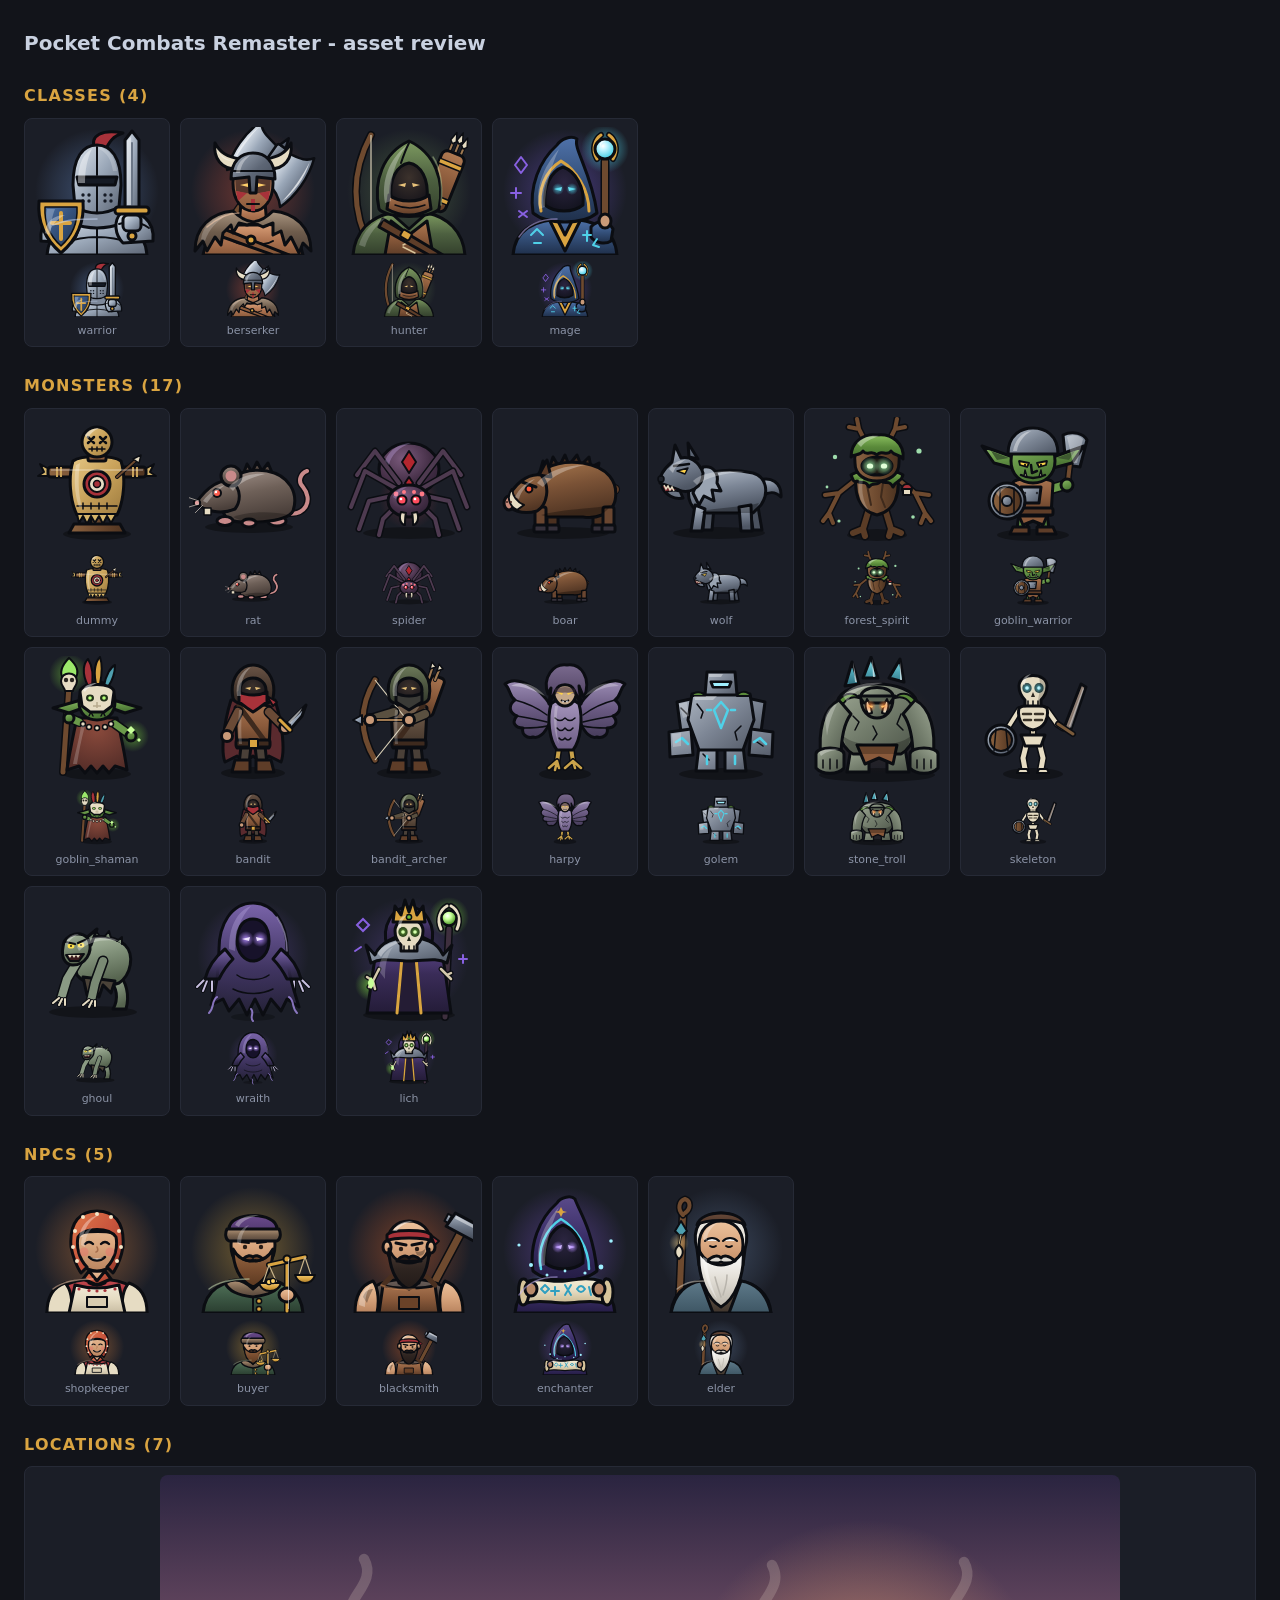
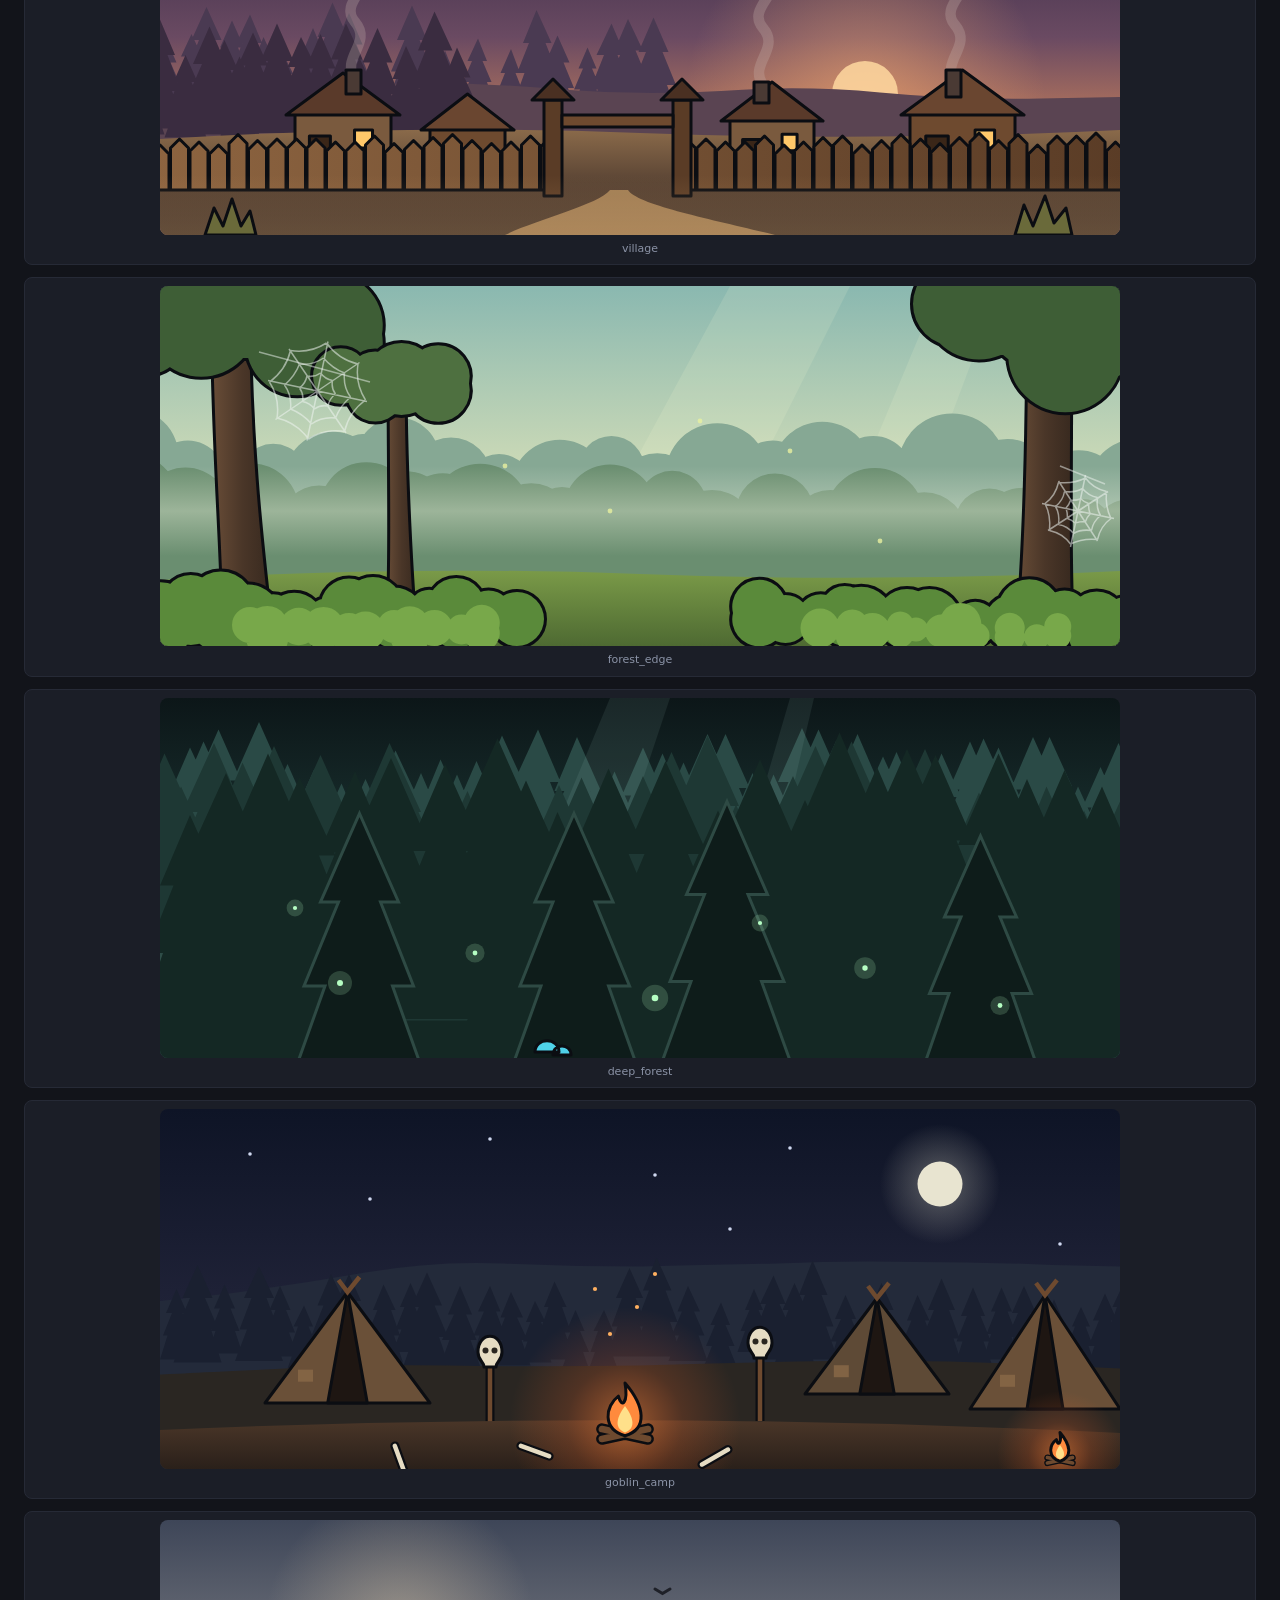
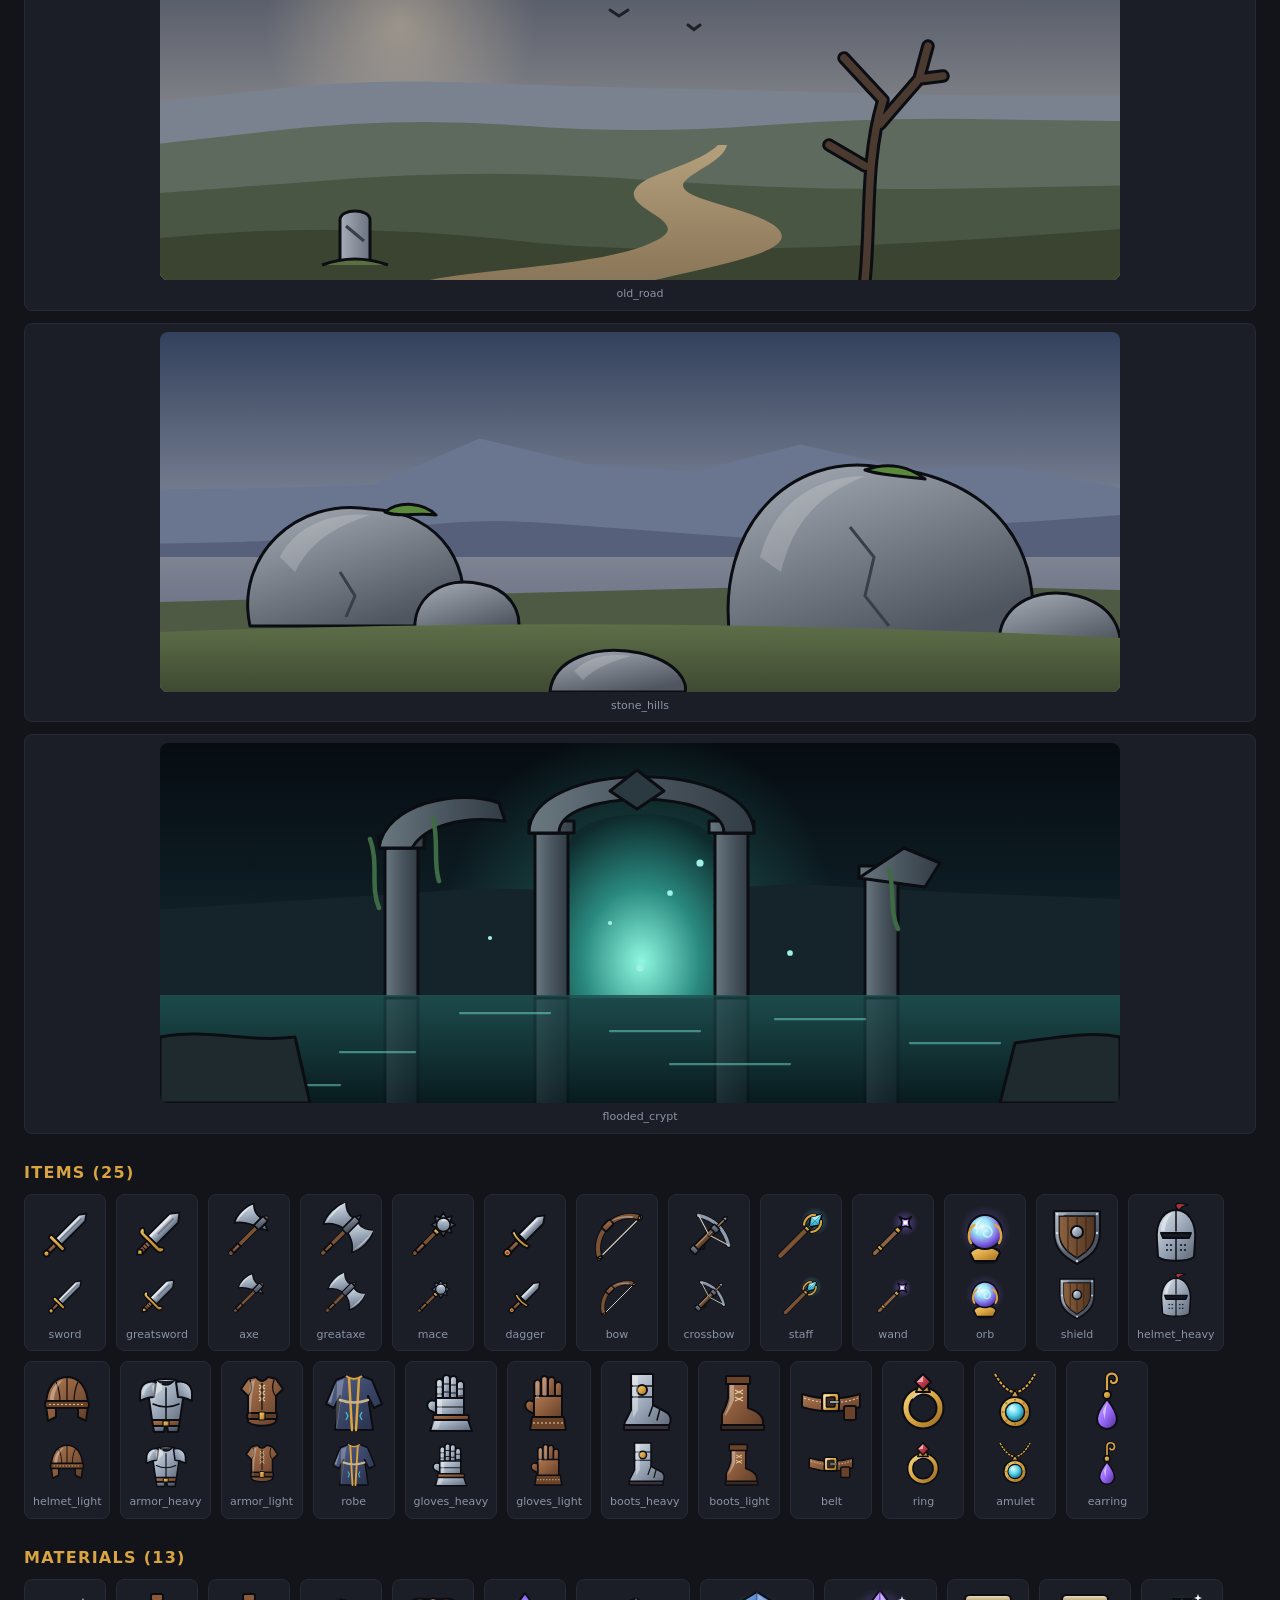
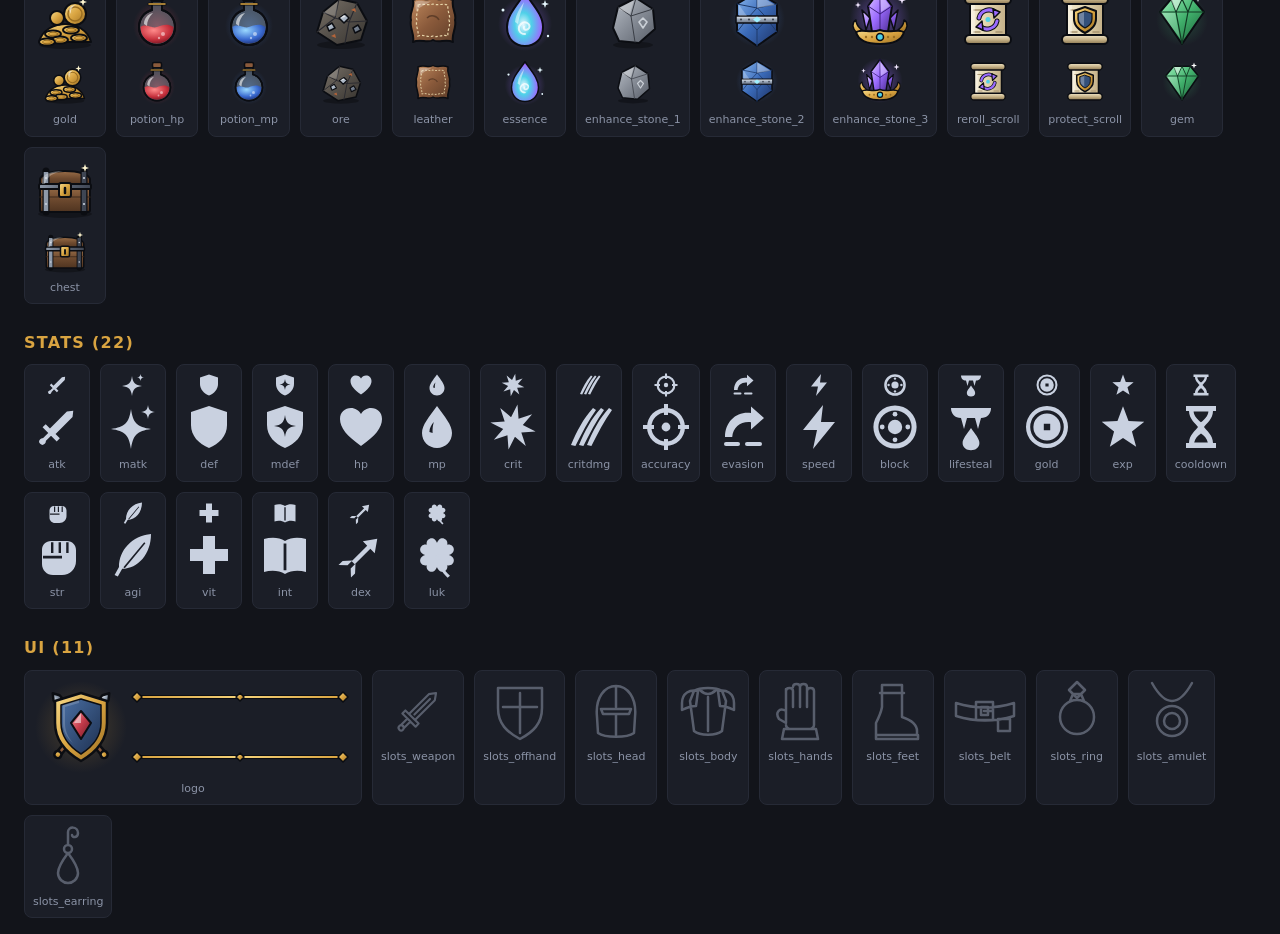
==== web/battle/assets/preview.html @ 2ef9c952 "Гриндилка снаряжения: новая система предметов, бой без тактик, тёмный интерфейс, своя графика - диза" ====
<!doctype html><html lang="ru"><head><meta charset="utf-8"><meta name="viewport" content="width=device-width,initial-scale=1">
<title>Pocket Combats Remaster - assets</title><style>
body{background:#12141a;color:#c9d1e0;font:14px/1.4 system-ui,sans-serif;margin:0;padding:16px 24px}
h1{font-size:20px}h2{font-size:16px;margin:28px 0 10px;color:#d9a441;text-transform:uppercase;letter-spacing:.08em}
.grid{display:flex;flex-wrap:wrap;gap:10px}
.card{background:#1b1e27;border:1px solid #262a36;border-radius:8px;padding:8px;text-align:center;font-size:11px;color:#8b93a6}
.card img,.card .ic{display:block;margin:0 auto 6px}
.big img{width:128px;height:128px}.mid img{width:64px;height:64px}.mid img.s48{width:48px;height:48px}
.ic{width:24px;height:24px;color:#c9d1e0}.ic svg{width:100%;height:100%}
.ic.l{width:48px;height:48px}.slot .ic{width:64px;height:64px;color:#8b93a6}
.wide{display:grid;gap:12px}.wide img{width:100%;max-width:960px;display:block;border-radius:8px}
.logo img{width:320px;height:96px}
</style></head><body><h1>Pocket Combats Remaster - asset review</h1><h2>classes (4)</h2><div class="grid"><div class="card big"><img src="classes/warrior.svg" alt="warrior"><img src="classes/warrior.svg" alt="" style="width:56px;height:56px">warrior</div><div class="card big"><img src="classes/berserker.svg" alt="berserker"><img src="classes/berserker.svg" alt="" style="width:56px;height:56px">berserker</div><div class="card big"><img src="classes/hunter.svg" alt="hunter"><img src="classes/hunter.svg" alt="" style="width:56px;height:56px">hunter</div><div class="card big"><img src="classes/mage.svg" alt="mage"><img src="classes/mage.svg" alt="" style="width:56px;height:56px">mage</div></div><h2>monsters (17)</h2><div class="grid"><div class="card big"><img src="monsters/dummy.svg" alt="dummy"><img src="monsters/dummy.svg" alt="" style="width:56px;height:56px">dummy</div><div class="card big"><img src="monsters/rat.svg" alt="rat"><img src="monsters/rat.svg" alt="" style="width:56px;height:56px">rat</div><div class="card big"><img src="monsters/spider.svg" alt="spider"><img src="monsters/spider.svg" alt="" style="width:56px;height:56px">spider</div><div class="card big"><img src="monsters/boar.svg" alt="boar"><img src="monsters/boar.svg" alt="" style="width:56px;height:56px">boar</div><div class="card big"><img src="monsters/wolf.svg" alt="wolf"><img src="monsters/wolf.svg" alt="" style="width:56px;height:56px">wolf</div><div class="card big"><img src="monsters/forest_spirit.svg" alt="forest_spirit"><img src="monsters/forest_spirit.svg" alt="" style="width:56px;height:56px">forest_spirit</div><div class="card big"><img src="monsters/goblin_warrior.svg" alt="goblin_warrior"><img src="monsters/goblin_warrior.svg" alt="" style="width:56px;height:56px">goblin_warrior</div><div class="card big"><img src="monsters/goblin_shaman.svg" alt="goblin_shaman"><img src="monsters/goblin_shaman.svg" alt="" style="width:56px;height:56px">goblin_shaman</div><div class="card big"><img src="monsters/bandit.svg" alt="bandit"><img src="monsters/bandit.svg" alt="" style="width:56px;height:56px">bandit</div><div class="card big"><img src="monsters/bandit_archer.svg" alt="bandit_archer"><img src="monsters/bandit_archer.svg" alt="" style="width:56px;height:56px">bandit_archer</div><div class="card big"><img src="monsters/harpy.svg" alt="harpy"><img src="monsters/harpy.svg" alt="" style="width:56px;height:56px">harpy</div><div class="card big"><img src="monsters/golem.svg" alt="golem"><img src="monsters/golem.svg" alt="" style="width:56px;height:56px">golem</div><div class="card big"><img src="monsters/stone_troll.svg" alt="stone_troll"><img src="monsters/stone_troll.svg" alt="" style="width:56px;height:56px">stone_troll</div><div class="card big"><img src="monsters/skeleton.svg" alt="skeleton"><img src="monsters/skeleton.svg" alt="" style="width:56px;height:56px">skeleton</div><div class="card big"><img src="monsters/ghoul.svg" alt="ghoul"><img src="monsters/ghoul.svg" alt="" style="width:56px;height:56px">ghoul</div><div class="card big"><img src="monsters/wraith.svg" alt="wraith"><img src="monsters/wraith.svg" alt="" style="width:56px;height:56px">wraith</div><div class="card big"><img src="monsters/lich.svg" alt="lich"><img src="monsters/lich.svg" alt="" style="width:56px;height:56px">lich</div></div><h2>npcs (5)</h2><div class="grid"><div class="card big"><img src="npcs/shopkeeper.svg" alt="shopkeeper"><img src="npcs/shopkeeper.svg" alt="" style="width:56px;height:56px">shopkeeper</div><div class="card big"><img src="npcs/buyer.svg" alt="buyer"><img src="npcs/buyer.svg" alt="" style="width:56px;height:56px">buyer</div><div class="card big"><img src="npcs/blacksmith.svg" alt="blacksmith"><img src="npcs/blacksmith.svg" alt="" style="width:56px;height:56px">blacksmith</div><div class="card big"><img src="npcs/enchanter.svg" alt="enchanter"><img src="npcs/enchanter.svg" alt="" style="width:56px;height:56px">enchanter</div><div class="card big"><img src="npcs/elder.svg" alt="elder"><img src="npcs/elder.svg" alt="" style="width:56px;height:56px">elder</div></div><h2>locations (7)</h2><div class="wide"><div class="card"><img src="locations/village.svg" alt="village">village</div><div class="card"><img src="locations/forest_edge.svg" alt="forest_edge">forest_edge</div><div class="card"><img src="locations/deep_forest.svg" alt="deep_forest">deep_forest</div><div class="card"><img src="locations/goblin_camp.svg" alt="goblin_camp">goblin_camp</div><div class="card"><img src="locations/old_road.svg" alt="old_road">old_road</div><div class="card"><img src="locations/stone_hills.svg" alt="stone_hills">stone_hills</div><div class="card"><img src="locations/flooded_crypt.svg" alt="flooded_crypt">flooded_crypt</div></div><h2>items (25)</h2><div class="grid"><div class="card mid"><img src="items/sword.svg" alt="sword"><img class="s48" src="items/sword.svg" alt="">sword</div><div class="card mid"><img src="items/greatsword.svg" alt="greatsword"><img class="s48" src="items/greatsword.svg" alt="">greatsword</div><div class="card mid"><img src="items/axe.svg" alt="axe"><img class="s48" src="items/axe.svg" alt="">axe</div><div class="card mid"><img src="items/greataxe.svg" alt="greataxe"><img class="s48" src="items/greataxe.svg" alt="">greataxe</div><div class="card mid"><img src="items/mace.svg" alt="mace"><img class="s48" src="items/mace.svg" alt="">mace</div><div class="card mid"><img src="items/dagger.svg" alt="dagger"><img class="s48" src="items/dagger.svg" alt="">dagger</div><div class="card mid"><img src="items/bow.svg" alt="bow"><img class="s48" src="items/bow.svg" alt="">bow</div><div class="card mid"><img src="items/crossbow.svg" alt="crossbow"><img class="s48" src="items/crossbow.svg" alt="">crossbow</div><div class="card mid"><img src="items/staff.svg" alt="staff"><img class="s48" src="items/staff.svg" alt="">staff</div><div class="card mid"><img src="items/wand.svg" alt="wand"><img class="s48" src="items/wand.svg" alt="">wand</div><div class="card mid"><img src="items/orb.svg" alt="orb"><img class="s48" src="items/orb.svg" alt="">orb</div><div class="card mid"><img src="items/shield.svg" alt="shield"><img class="s48" src="items/shield.svg" alt="">shield</div><div class="card mid"><img src="items/helmet_heavy.svg" alt="helmet_heavy"><img class="s48" src="items/helmet_heavy.svg" alt="">helmet_heavy</div><div class="card mid"><img src="items/helmet_light.svg" alt="helmet_light"><img class="s48" src="items/helmet_light.svg" alt="">helmet_light</div><div class="card mid"><img src="items/armor_heavy.svg" alt="armor_heavy"><img class="s48" src="items/armor_heavy.svg" alt="">armor_heavy</div><div class="card mid"><img src="items/armor_light.svg" alt="armor_light"><img class="s48" src="items/armor_light.svg" alt="">armor_light</div><div class="card mid"><img src="items/robe.svg" alt="robe"><img class="s48" src="items/robe.svg" alt="">robe</div><div class="card mid"><img src="items/gloves_heavy.svg" alt="gloves_heavy"><img class="s48" src="items/gloves_heavy.svg" alt="">gloves_heavy</div><div class="card mid"><img src="items/gloves_light.svg" alt="gloves_light"><img class="s48" src="items/gloves_light.svg" alt="">gloves_light</div><div class="card mid"><img src="items/boots_heavy.svg" alt="boots_heavy"><img class="s48" src="items/boots_heavy.svg" alt="">boots_heavy</div><div class="card mid"><img src="items/boots_light.svg" alt="boots_light"><img class="s48" src="items/boots_light.svg" alt="">boots_light</div><div class="card mid"><img src="items/belt.svg" alt="belt"><img class="s48" src="items/belt.svg" alt="">belt</div><div class="card mid"><img src="items/ring.svg" alt="ring"><img class="s48" src="items/ring.svg" alt="">ring</div><div class="card mid"><img src="items/amulet.svg" alt="amulet"><img class="s48" src="items/amulet.svg" alt="">amulet</div><div class="card mid"><img src="items/earring.svg" alt="earring"><img class="s48" src="items/earring.svg" alt="">earring</div></div><h2>materials (13)</h2><div class="grid"><div class="card mid"><img src="materials/gold.svg" alt="gold"><img class="s48" src="materials/gold.svg" alt="">gold</div><div class="card mid"><img src="materials/potion_hp.svg" alt="potion_hp"><img class="s48" src="materials/potion_hp.svg" alt="">potion_hp</div><div class="card mid"><img src="materials/potion_mp.svg" alt="potion_mp"><img class="s48" src="materials/potion_mp.svg" alt="">potion_mp</div><div class="card mid"><img src="materials/ore.svg" alt="ore"><img class="s48" src="materials/ore.svg" alt="">ore</div><div class="card mid"><img src="materials/leather.svg" alt="leather"><img class="s48" src="materials/leather.svg" alt="">leather</div><div class="card mid"><img src="materials/essence.svg" alt="essence"><img class="s48" src="materials/essence.svg" alt="">essence</div><div class="card mid"><img src="materials/enhance_stone_1.svg" alt="enhance_stone_1"><img class="s48" src="materials/enhance_stone_1.svg" alt="">enhance_stone_1</div><div class="card mid"><img src="materials/enhance_stone_2.svg" alt="enhance_stone_2"><img class="s48" src="materials/enhance_stone_2.svg" alt="">enhance_stone_2</div><div class="card mid"><img src="materials/enhance_stone_3.svg" alt="enhance_stone_3"><img class="s48" src="materials/enhance_stone_3.svg" alt="">enhance_stone_3</div><div class="card mid"><img src="materials/reroll_scroll.svg" alt="reroll_scroll"><img class="s48" src="materials/reroll_scroll.svg" alt="">reroll_scroll</div><div class="card mid"><img src="materials/protect_scroll.svg" alt="protect_scroll"><img class="s48" src="materials/protect_scroll.svg" alt="">protect_scroll</div><div class="card mid"><img src="materials/gem.svg" alt="gem"><img class="s48" src="materials/gem.svg" alt="">gem</div><div class="card mid"><img src="materials/chest.svg" alt="chest"><img class="s48" src="materials/chest.svg" alt="">chest</div></div><h2>stats (22)</h2><div class="grid"><div class="card"><div class="ic"><svg xmlns="http://www.w3.org/2000/svg" viewBox="0 0 24 24" fill="currentColor"><g transform="rotate(45 12 12)"><path d="M12 0.5L14 3V15H10V3Z M7 15H17V17.2H7Z M11 17.2H13V21.5H11Z"/><circle cx="12" cy="22.3" r="1.6"/></g></svg></div><div class="ic l"><svg xmlns="http://www.w3.org/2000/svg" viewBox="0 0 24 24" fill="currentColor"><g transform="rotate(45 12 12)"><path d="M12 0.5L14 3V15H10V3Z M7 15H17V17.2H7Z M11 17.2H13V21.5H11Z"/><circle cx="12" cy="22.3" r="1.6"/></g></svg></div>atk</div><div class="card"><div class="ic"><svg xmlns="http://www.w3.org/2000/svg" viewBox="0 0 24 24" fill="currentColor"><path d="M11 3C12 10 14 12 21 13C14 14 12 16 11 23C10 16 8 14 1 13C8 12 10 10 11 3Z"/><path d="M19.5 1C19.85 3.45 20.55 4.15 23 4.5C20.55 4.85 19.85 5.55 19.5 8C19.15 5.55 18.45 4.85 16 4.5C18.45 4.15 19.15 3.45 19.5 1Z"/></svg></div><div class="ic l"><svg xmlns="http://www.w3.org/2000/svg" viewBox="0 0 24 24" fill="currentColor"><path d="M11 3C12 10 14 12 21 13C14 14 12 16 11 23C10 16 8 14 1 13C8 12 10 10 11 3Z"/><path d="M19.5 1C19.85 3.45 20.55 4.15 23 4.5C20.55 4.85 19.85 5.55 19.5 8C19.15 5.55 18.45 4.85 16 4.5C18.45 4.15 19.15 3.45 19.5 1Z"/></svg></div>matk</div><div class="card"><div class="ic"><svg xmlns="http://www.w3.org/2000/svg" viewBox="0 0 24 24" fill="currentColor"><path d="M12 1.5L21 4.5V11C21 16.5 17 20.5 12 22.5C7 20.5 3 16.5 3 11V4.5Z"/></svg></div><div class="ic l"><svg xmlns="http://www.w3.org/2000/svg" viewBox="0 0 24 24" fill="currentColor"><path d="M12 1.5L21 4.5V11C21 16.5 17 20.5 12 22.5C7 20.5 3 16.5 3 11V4.5Z"/></svg></div>def</div><div class="card"><div class="ic"><svg xmlns="http://www.w3.org/2000/svg" viewBox="0 0 24 24" fill="currentColor" fill-rule="evenodd"><path d="M12 1.5L21 4.5V11C21 16.5 17 20.5 12 22.5C7 20.5 3 16.5 3 11V4.5ZM12 6C12.55 9.85 13.65 10.95 17.5 11.5C13.65 12.05 12.55 13.15 12 17C11.45 13.15 10.35 12.05 6.5 11.5C10.35 10.95 11.45 9.85 12 6Z"/></svg></div><div class="ic l"><svg xmlns="http://www.w3.org/2000/svg" viewBox="0 0 24 24" fill="currentColor" fill-rule="evenodd"><path d="M12 1.5L21 4.5V11C21 16.5 17 20.5 12 22.5C7 20.5 3 16.5 3 11V4.5ZM12 6C12.55 9.85 13.65 10.95 17.5 11.5C13.65 12.05 12.55 13.15 12 17C11.45 13.15 10.35 12.05 6.5 11.5C10.35 10.95 11.45 9.85 12 6Z"/></svg></div>mdef</div><div class="card"><div class="ic"><svg xmlns="http://www.w3.org/2000/svg" viewBox="0 0 24 24" fill="currentColor"><path d="M12 21.5C5 16.5 1.5 12.5 1.5 8C1.5 4.5 4 2.5 7 2.5C9 2.5 11 3.7 12 5.5C13 3.7 15 2.5 17 2.5C20 2.5 22.5 4.5 22.5 8C22.5 12.5 19 16.5 12 21.5Z"/></svg></div><div class="ic l"><svg xmlns="http://www.w3.org/2000/svg" viewBox="0 0 24 24" fill="currentColor"><path d="M12 21.5C5 16.5 1.5 12.5 1.5 8C1.5 4.5 4 2.5 7 2.5C9 2.5 11 3.7 12 5.5C13 3.7 15 2.5 17 2.5C20 2.5 22.5 4.5 22.5 8C22.5 12.5 19 16.5 12 21.5Z"/></svg></div>hp</div><div class="card"><div class="ic"><svg xmlns="http://www.w3.org/2000/svg" viewBox="0 0 24 24" fill="currentColor" fill-rule="evenodd"><path d="M12 1.5C16 7 19.5 11 19.5 15C19.5 19.2 16.2 22.5 12 22.5C7.8 22.5 4.5 19.2 4.5 15C4.5 11 8 7 12 1.5Z M8.2 14.5C8.2 12.5 9.3 10.8 10.4 9.5C9.9 11.3 9.7 13 9.8 15Z"/></svg></div><div class="ic l"><svg xmlns="http://www.w3.org/2000/svg" viewBox="0 0 24 24" fill="currentColor" fill-rule="evenodd"><path d="M12 1.5C16 7 19.5 11 19.5 15C19.5 19.2 16.2 22.5 12 22.5C7.8 22.5 4.5 19.2 4.5 15C4.5 11 8 7 12 1.5Z M8.2 14.5C8.2 12.5 9.3 10.8 10.4 9.5C9.9 11.3 9.7 13 9.8 15Z"/></svg></div>mp</div><div class="card"><div class="ic"><svg xmlns="http://www.w3.org/2000/svg" viewBox="0 0 24 24" fill="currentColor"><path d="M14.24 0.72L14.78 7.84L21.56 5.61L16.9 11.02L23.28 14.24L16.16 14.78L18.39 21.56L12.98 16.9L9.76 23.28L9.22 16.16L2.44 18.39L7.1 12.98L0.72 9.76L7.84 9.22L5.61 2.44L11.02 7.1Z"/></svg></div><div class="ic l"><svg xmlns="http://www.w3.org/2000/svg" viewBox="0 0 24 24" fill="currentColor"><path d="M14.24 0.72L14.78 7.84L21.56 5.61L16.9 11.02L23.28 14.24L16.16 14.78L18.39 21.56L12.98 16.9L9.76 23.28L9.22 16.16L2.44 18.39L7.1 12.98L0.72 9.76L7.84 9.22L5.61 2.44L11.02 7.1Z"/></svg></div>crit</div><div class="card"><div class="ic"><svg xmlns="http://www.w3.org/2000/svg" viewBox="0 0 24 24" fill="currentColor"><path d="M3 21C6 14 9 8 14 2.5L15.5 3.5C11.5 9 8.5 15 5.2 21.5ZM7 21C10 14 13 8 18 2.5L19.5 3.5C15.5 9 12.5 15 9.2 21.5ZM11 21C14 14 17 8 22 2.5L23.5 3.5C19.5 9 16.5 15 13.2 21.5Z"/></svg></div><div class="ic l"><svg xmlns="http://www.w3.org/2000/svg" viewBox="0 0 24 24" fill="currentColor"><path d="M3 21C6 14 9 8 14 2.5L15.5 3.5C11.5 9 8.5 15 5.2 21.5ZM7 21C10 14 13 8 18 2.5L19.5 3.5C15.5 9 12.5 15 9.2 21.5ZM11 21C14 14 17 8 22 2.5L23.5 3.5C19.5 9 16.5 15 13.2 21.5Z"/></svg></div>critdmg</div><div class="card"><div class="ic"><svg xmlns="http://www.w3.org/2000/svg" viewBox="0 0 24 24" fill="currentColor" fill-rule="evenodd"><path d="M2.5 12a9.5 9.5 0 1 0 19 0a9.5 9.5 0 1 0 -19 0ZM4.7 12a7.3 7.3 0 1 0 14.6 0a7.3 7.3 0 1 0 -14.6 0Z"/><path d="M11 0.5H13V6H11Z M11 18H13V23.5H11Z M0.5 11H6V13H0.5Z M18 11H23.5V13H18Z"/><circle cx="12" cy="12" r="2.2"/></svg></div><div class="ic l"><svg xmlns="http://www.w3.org/2000/svg" viewBox="0 0 24 24" fill="currentColor" fill-rule="evenodd"><path d="M2.5 12a9.5 9.5 0 1 0 19 0a9.5 9.5 0 1 0 -19 0ZM4.7 12a7.3 7.3 0 1 0 14.6 0a7.3 7.3 0 1 0 -14.6 0Z"/><path d="M11 0.5H13V6H11Z M11 18H13V23.5H11Z M0.5 11H6V13H0.5Z M18 11H23.5V13H18Z"/><circle cx="12" cy="12" r="2.2"/></svg></div>accuracy</div><div class="card"><div class="ic"><svg xmlns="http://www.w3.org/2000/svg" viewBox="0 0 24 24" fill="currentColor"><path d="M3 17C3 9 9 4 16 5L16 1.8L22.5 7.5L16 13.2L16 9.6C11 9 7 12 6.6 17Z"/><rect x="2.5" y="19.5" width="8" height="2" rx="1"/><rect x="13" y="19.5" width="8.5" height="2" rx="1"/></svg></div><div class="ic l"><svg xmlns="http://www.w3.org/2000/svg" viewBox="0 0 24 24" fill="currentColor"><path d="M3 17C3 9 9 4 16 5L16 1.8L22.5 7.5L16 13.2L16 9.6C11 9 7 12 6.6 17Z"/><rect x="2.5" y="19.5" width="8" height="2" rx="1"/><rect x="13" y="19.5" width="8.5" height="2" rx="1"/></svg></div>evasion</div><div class="card"><div class="ic"><svg xmlns="http://www.w3.org/2000/svg" viewBox="0 0 24 24" fill="currentColor"><path d="M14 1L4 13.5H11L9 23L20 9.5H13Z"/></svg></div><div class="ic l"><svg xmlns="http://www.w3.org/2000/svg" viewBox="0 0 24 24" fill="currentColor"><path d="M14 1L4 13.5H11L9 23L20 9.5H13Z"/></svg></div>speed</div><div class="card"><div class="ic"><svg xmlns="http://www.w3.org/2000/svg" viewBox="0 0 24 24" fill="currentColor" fill-rule="evenodd"><path d="M1.2 12a10.8 10.8 0 1 0 21.6 0a10.8 10.8 0 1 0 -21.6 0ZM3.7 12a8.3 8.3 0 1 0 16.6 0a8.3 8.3 0 1 0 -16.6 0Z"/><circle cx="12" cy="12" r="3.6"/><circle cx="12" cy="5.6" r="1.2"/><circle cx="12" cy="18.4" r="1.2"/><circle cx="5.6" cy="12" r="1.2"/><circle cx="18.4" cy="12" r="1.2"/></svg></div><div class="ic l"><svg xmlns="http://www.w3.org/2000/svg" viewBox="0 0 24 24" fill="currentColor" fill-rule="evenodd"><path d="M1.2 12a10.8 10.8 0 1 0 21.6 0a10.8 10.8 0 1 0 -21.6 0ZM3.7 12a8.3 8.3 0 1 0 16.6 0a8.3 8.3 0 1 0 -16.6 0Z"/><circle cx="12" cy="12" r="3.6"/><circle cx="12" cy="5.6" r="1.2"/><circle cx="12" cy="18.4" r="1.2"/><circle cx="5.6" cy="12" r="1.2"/><circle cx="18.4" cy="12" r="1.2"/></svg></div>block</div><div class="card"><div class="ic"><svg xmlns="http://www.w3.org/2000/svg" viewBox="0 0 24 24" fill="currentColor"><path d="M2 2.5H22C22 5.5 20 7.5 17 7.5L15.5 13L14 7.5H10L8.5 13L7 7.5C4 7.5 2 5.5 2 2.5Z M12 12.5C14 15.5 16.2 17.8 16.2 20C16.2 22.3 14.3 23.6 12 23.6C9.7 23.6 7.8 22.3 7.8 20C7.8 17.8 10 15.5 12 12.5Z"/></svg></div><div class="ic l"><svg xmlns="http://www.w3.org/2000/svg" viewBox="0 0 24 24" fill="currentColor"><path d="M2 2.5H22C22 5.5 20 7.5 17 7.5L15.5 13L14 7.5H10L8.5 13L7 7.5C4 7.5 2 5.5 2 2.5Z M12 12.5C14 15.5 16.2 17.8 16.2 20C16.2 22.3 14.3 23.6 12 23.6C9.7 23.6 7.8 22.3 7.8 20C7.8 17.8 10 15.5 12 12.5Z"/></svg></div>lifesteal</div><div class="card"><div class="ic"><svg xmlns="http://www.w3.org/2000/svg" viewBox="0 0 24 24" fill="currentColor" fill-rule="evenodd"><path d="M1.5 12a10.5 10.5 0 1 0 21 0a10.5 10.5 0 1 0 -21 0ZM3.6 12a8.4 8.4 0 1 0 16.8 0a8.4 8.4 0 1 0 -16.8 0ZM5.2 12a6.8 6.8 0 1 0 13.6 0a6.8 6.8 0 1 0 -13.6 0ZM10.4 10.4H13.6V13.6H10.4Z"/></svg></div><div class="ic l"><svg xmlns="http://www.w3.org/2000/svg" viewBox="0 0 24 24" fill="currentColor" fill-rule="evenodd"><path d="M1.5 12a10.5 10.5 0 1 0 21 0a10.5 10.5 0 1 0 -21 0ZM3.6 12a8.4 8.4 0 1 0 16.8 0a8.4 8.4 0 1 0 -16.8 0ZM5.2 12a6.8 6.8 0 1 0 13.6 0a6.8 6.8 0 1 0 -13.6 0ZM10.4 10.4H13.6V13.6H10.4Z"/></svg></div>gold</div><div class="card"><div class="ic"><svg xmlns="http://www.w3.org/2000/svg" viewBox="0 0 24 24" fill="currentColor"><path d="M12 1.6L14.76 9L22.65 9.34L16.47 14.25L18.58 21.86L12 17.5L5.42 21.86L7.53 14.25L1.35 9.34L9.24 9Z"/></svg></div><div class="ic l"><svg xmlns="http://www.w3.org/2000/svg" viewBox="0 0 24 24" fill="currentColor"><path d="M12 1.6L14.76 9L22.65 9.34L16.47 14.25L18.58 21.86L12 17.5L5.42 21.86L7.53 14.25L1.35 9.34L9.24 9Z"/></svg></div>exp</div><div class="card"><div class="ic"><svg xmlns="http://www.w3.org/2000/svg" viewBox="0 0 24 24" fill="currentColor" fill-rule="evenodd"><path d="M4.5 1.5H19.5V4H18C18 8 14.5 10.5 13.5 12C14.5 13.5 18 16 18 20H19.5V22.5H4.5V20H6C6 16 9.5 13.5 10.5 12C9.5 10.5 6 8 6 4H4.5Z M8.3 4.2H15.7C15.5 6.5 13.8 8.1 12 9.6C10.2 8.1 8.5 6.5 8.3 4.2Z M8.6 19.8H15.4C15 17.6 13.6 16.3 12 15.2C10.4 16.3 9 17.6 8.6 19.8Z"/></svg></div><div class="ic l"><svg xmlns="http://www.w3.org/2000/svg" viewBox="0 0 24 24" fill="currentColor" fill-rule="evenodd"><path d="M4.5 1.5H19.5V4H18C18 8 14.5 10.5 13.5 12C14.5 13.5 18 16 18 20H19.5V22.5H4.5V20H6C6 16 9.5 13.5 10.5 12C9.5 10.5 6 8 6 4H4.5Z M8.3 4.2H15.7C15.5 6.5 13.8 8.1 12 9.6C10.2 8.1 8.5 6.5 8.3 4.2Z M8.6 19.8H15.4C15 17.6 13.6 16.3 12 15.2C10.4 16.3 9 17.6 8.6 19.8Z"/></svg></div>cooldown</div><div class="card"><div class="ic"><svg xmlns="http://www.w3.org/2000/svg" viewBox="0 0 24 24" fill="currentColor" fill-rule="evenodd"><path d="M4.5 9.5C4.5 6.8 6.5 5 9 5H17C19.6 5 21.5 7 21.5 9.6V15C21.5 19 18.5 22 14.5 22H10C6.9 22 4.5 19.6 4.5 16.5Z M9 5.6H10.2V11H9Z M12.8 5.6H14V11H12.8Z M16.6 5.6H17.8V11H16.6Z M5 12.4H14.5V13.7H5Z"/></svg></div><div class="ic l"><svg xmlns="http://www.w3.org/2000/svg" viewBox="0 0 24 24" fill="currentColor" fill-rule="evenodd"><path d="M4.5 9.5C4.5 6.8 6.5 5 9 5H17C19.6 5 21.5 7 21.5 9.6V15C21.5 19 18.5 22 14.5 22H10C6.9 22 4.5 19.6 4.5 16.5Z M9 5.6H10.2V11H9Z M12.8 5.6H14V11H12.8Z M16.6 5.6H17.8V11H16.6Z M5 12.4H14.5V13.7H5Z"/></svg></div>str</div><div class="card"><div class="ic"><svg xmlns="http://www.w3.org/2000/svg" viewBox="0 0 24 24" fill="currentColor" fill-rule="evenodd"><path d="M21 1.5C11.5 2.5 5 9.5 5 18L2.8 22L4.4 22.8L6.6 18.9C14.5 18.9 21 11.5 21 1.5Z M7.2 18.1L17.6 5.6L18.2 6.1L7.9 18.6Z"/></svg></div><div class="ic l"><svg xmlns="http://www.w3.org/2000/svg" viewBox="0 0 24 24" fill="currentColor" fill-rule="evenodd"><path d="M21 1.5C11.5 2.5 5 9.5 5 18L2.8 22L4.4 22.8L6.6 18.9C14.5 18.9 21 11.5 21 1.5Z M7.2 18.1L17.6 5.6L18.2 6.1L7.9 18.6Z"/></svg></div>agi</div><div class="card"><div class="ic"><svg xmlns="http://www.w3.org/2000/svg" viewBox="0 0 24 24" fill="currentColor"><path d="M9 2.5H15V9H21.5V15H15V21.5H9V15H2.5V9H9Z"/></svg></div><div class="ic l"><svg xmlns="http://www.w3.org/2000/svg" viewBox="0 0 24 24" fill="currentColor"><path d="M9 2.5H15V9H21.5V15H15V21.5H9V15H2.5V9H9Z"/></svg></div>vit</div><div class="card"><div class="ic"><svg xmlns="http://www.w3.org/2000/svg" viewBox="0 0 24 24" fill="currentColor" fill-rule="evenodd"><path d="M12 5C9 3 5 3 1.5 4V20.5C5 19.5 9 19.6 12 21.5C15 19.6 19 19.5 22.5 20.5V4C19 3 15 3 12 5Z M11.3 6.2V19.6H12.7V6.2Z"/></svg></div><div class="ic l"><svg xmlns="http://www.w3.org/2000/svg" viewBox="0 0 24 24" fill="currentColor" fill-rule="evenodd"><path d="M12 5C9 3 5 3 1.5 4V20.5C5 19.5 9 19.6 12 21.5C15 19.6 19 19.5 22.5 20.5V4C19 3 15 3 12 5Z M11.3 6.2V19.6H12.7V6.2Z"/></svg></div>int</div><div class="card"><div class="ic"><svg xmlns="http://www.w3.org/2000/svg" viewBox="0 0 24 24" fill="currentColor"><g transform="rotate(45 12 12)"><path d="M12 0.5L16.2 6.5H13.1V17.5H10.9V6.5H7.8Z M10.9 17L7.6 20.6V23.5L10.9 20.4Z M13.1 17L16.4 20.6V23.5L13.1 20.4Z"/></g></svg></div><div class="ic l"><svg xmlns="http://www.w3.org/2000/svg" viewBox="0 0 24 24" fill="currentColor"><g transform="rotate(45 12 12)"><path d="M12 0.5L16.2 6.5H13.1V17.5H10.9V6.5H7.8Z M10.9 17L7.6 20.6V23.5L10.9 20.4Z M13.1 17L16.4 20.6V23.5L13.1 20.4Z"/></g></svg></div>dex</div><div class="card"><div class="ic"><svg xmlns="http://www.w3.org/2000/svg" viewBox="0 0 24 24" fill="currentColor"><path d="M12 21.5C5 16.5 1.5 12.5 1.5 8C1.5 4.5 4 2.5 7 2.5C9 2.5 11 3.7 12 5.5C13 3.7 15 2.5 17 2.5C20 2.5 22.5 4.5 22.5 8C22.5 12.5 19 16.5 12 21.5Z" transform="translate(12 12) rotate(45) translate(-5.4 -9.7) scale(.45)"/><path d="M12 21.5C5 16.5 1.5 12.5 1.5 8C1.5 4.5 4 2.5 7 2.5C9 2.5 11 3.7 12 5.5C13 3.7 15 2.5 17 2.5C20 2.5 22.5 4.5 22.5 8C22.5 12.5 19 16.5 12 21.5Z" transform="translate(12 12) rotate(135) translate(-5.4 -9.7) scale(.45)"/><path d="M12 21.5C5 16.5 1.5 12.5 1.5 8C1.5 4.5 4 2.5 7 2.5C9 2.5 11 3.7 12 5.5C13 3.7 15 2.5 17 2.5C20 2.5 22.5 4.5 22.5 8C22.5 12.5 19 16.5 12 21.5Z" transform="translate(12 12) rotate(225) translate(-5.4 -9.7) scale(.45)"/><path d="M12 21.5C5 16.5 1.5 12.5 1.5 8C1.5 4.5 4 2.5 7 2.5C9 2.5 11 3.7 12 5.5C13 3.7 15 2.5 17 2.5C20 2.5 22.5 4.5 22.5 8C22.5 12.5 19 16.5 12 21.5Z" transform="translate(12 12) rotate(315) translate(-5.4 -9.7) scale(.45)"/><path d="M12.4 12.5C13.5 16 15.3 19.5 18.5 22.4L17.3 23.4C14.3 20.6 12.2 17 11.2 13Z"/></svg></div><div class="ic l"><svg xmlns="http://www.w3.org/2000/svg" viewBox="0 0 24 24" fill="currentColor"><path d="M12 21.5C5 16.5 1.5 12.5 1.5 8C1.5 4.5 4 2.5 7 2.5C9 2.5 11 3.7 12 5.5C13 3.7 15 2.5 17 2.5C20 2.5 22.5 4.5 22.5 8C22.5 12.5 19 16.5 12 21.5Z" transform="translate(12 12) rotate(45) translate(-5.4 -9.7) scale(.45)"/><path d="M12 21.5C5 16.5 1.5 12.5 1.5 8C1.5 4.5 4 2.5 7 2.5C9 2.5 11 3.7 12 5.5C13 3.7 15 2.5 17 2.5C20 2.5 22.5 4.5 22.5 8C22.5 12.5 19 16.5 12 21.5Z" transform="translate(12 12) rotate(135) translate(-5.4 -9.7) scale(.45)"/><path d="M12 21.5C5 16.5 1.5 12.5 1.5 8C1.5 4.5 4 2.5 7 2.5C9 2.5 11 3.7 12 5.5C13 3.7 15 2.5 17 2.5C20 2.5 22.5 4.5 22.5 8C22.5 12.5 19 16.5 12 21.5Z" transform="translate(12 12) rotate(225) translate(-5.4 -9.7) scale(.45)"/><path d="M12 21.5C5 16.5 1.5 12.5 1.5 8C1.5 4.5 4 2.5 7 2.5C9 2.5 11 3.7 12 5.5C13 3.7 15 2.5 17 2.5C20 2.5 22.5 4.5 22.5 8C22.5 12.5 19 16.5 12 21.5Z" transform="translate(12 12) rotate(315) translate(-5.4 -9.7) scale(.45)"/><path d="M12.4 12.5C13.5 16 15.3 19.5 18.5 22.4L17.3 23.4C14.3 20.6 12.2 17 11.2 13Z"/></svg></div>luk</div></div><h2>ui (11)</h2><div class="grid"><div class="card logo"><img src="ui/logo.svg" alt="logo">logo</div><div class="card slot"><div class="ic"><svg xmlns="http://www.w3.org/2000/svg" viewBox="0 0 64 64" fill="none" stroke="currentColor" stroke-width="2.5" stroke-linecap="round" stroke-linejoin="round" opacity=".55"><g transform="translate(32 32) rotate(45) scale(.85) translate(-32 -32)"><path d="M32 2 L37 9 V42 H27 V9 Z M32 12 V38 M21 42 H43 V47 H21 Z M29.5 47 H34.5 V57 H29.5 Z"/><circle cx="32" cy="60" r="3"/></g></svg></div>slots_weapon</div><div class="card slot"><div class="ic"><svg xmlns="http://www.w3.org/2000/svg" viewBox="0 0 64 64" fill="none" stroke="currentColor" stroke-width="2.5" stroke-linecap="round" stroke-linejoin="round" opacity=".55"><path d="M10 9 H54 V29 C54 45 45 53 32 60 C19 53 10 45 10 29 Z M32 14 V54 M15 28 H49"/></svg></div>slots_offhand</div><div class="card slot"><div class="ic"><svg xmlns="http://www.w3.org/2000/svg" viewBox="0 0 64 64" fill="none" stroke="currentColor" stroke-width="2.5" stroke-linecap="round" stroke-linejoin="round" opacity=".55"><path d="M13 38 C11 18 21 7 32 7 C43 7 53 18 51 38 L50 54 C43 59 21 59 14 54 Z M17 30 H47 L45 35 H19 Z M32 8 V28 M32 35 V56"/></svg></div>slots_head</div><div class="card slot"><div class="ic"><svg xmlns="http://www.w3.org/2000/svg" viewBox="0 0 64 64" fill="none" stroke="currentColor" stroke-width="2.5" stroke-linecap="round" stroke-linejoin="round" opacity=".55"><path d="M18 12 C24 8 40 8 46 12 L50 22 L46 52 C40 57 24 57 18 52 L14 22 Z M24 11 Q32 19 40 11 M32 18 V52 M6 24 C6 14 14 10 22 12 L20 27 C14 27 10 29 6 31 Z M58 24 C58 14 50 10 42 12 L44 27 C50 27 54 29 58 31 Z"/></svg></div>slots_body</div><div class="card slot"><div class="ic"><svg xmlns="http://www.w3.org/2000/svg" viewBox="0 0 64 64" fill="none" stroke="currentColor" stroke-width="2.5" stroke-linecap="round" stroke-linejoin="round" opacity=".55"><path d="M17 10 V44 M17 32 C10 28 6 34 10 40 L17 44 M17 12 C17 8 24 8 24 12 V28 M24 8 C24 4 31 4 31 8 V28 M31 8 C31 4 38 4 38 8 V28 M38 12 C38 8 45 8 45 12 V46 C45 48 43 50 41 50 H21 C19 50 17 48 17 46 M15 50 H47 L49 60 H13 Z"/></svg></div>slots_hands</div><div class="card slot"><div class="ic"><svg xmlns="http://www.w3.org/2000/svg" viewBox="0 0 64 64" fill="none" stroke="currentColor" stroke-width="2.5" stroke-linecap="round" stroke-linejoin="round" opacity=".55"><path d="M21 6 H41 V38 C47 40 56 44 56 52 V56 H15 V44 C17 40 20 34 21 28 Z M19 14 H43 M15 56 V60 H57 V56"/></svg></div>slots_feet</div><div class="card slot"><div class="ic"><svg xmlns="http://www.w3.org/2000/svg" viewBox="0 0 64 64" fill="none" stroke="currentColor" stroke-width="2.5" stroke-linecap="round" stroke-linejoin="round" opacity=".55"><path d="M3 24 Q32 33 61 24 V37 Q32 46 3 37 Z M23 23 H40 V41 H23 Z M28 28 H35 V36 H28 Z M31 32 H40 M45 40 H57 V52 H45 Z"/></svg></div>slots_belt</div><div class="card slot"><div class="ic"><svg xmlns="http://www.w3.org/2000/svg" viewBox="0 0 64 64" fill="none" stroke="currentColor" stroke-width="2.5" stroke-linecap="round" stroke-linejoin="round" opacity=".55"><path d="M15 38 A17 17 0 1 0 49 38 A17 17 0 1 0 15 38 Z M25 22 L28 15 H36 L39 22 M32 3 L40 11 L32 19 L24 11 Z"/></svg></div>slots_ring</div><div class="card slot"><div class="ic"><svg xmlns="http://www.w3.org/2000/svg" viewBox="0 0 64 64" fill="none" stroke="currentColor" stroke-width="2.5" stroke-linecap="round" stroke-linejoin="round" opacity=".55"><path d="M12 4 Q32 40 52 4 M17 42 A15 15 0 1 0 47 42 A15 15 0 1 0 17 42 Z M24 42 A8 8 0 1 0 40 42 A8 8 0 1 0 24 42 Z"/></svg></div>slots_amulet</div><div class="card slot"><div class="ic"><svg xmlns="http://www.w3.org/2000/svg" viewBox="0 0 64 64" fill="none" stroke="currentColor" stroke-width="2.5" stroke-linecap="round" stroke-linejoin="round" opacity=".55"><path d="M32 21 V8 C32 2 42 2 42 9 C42 14 36 14 36 11 M28 25 A4 4 0 1 0 36 25 A4 4 0 1 0 28 25 Z M32 29 C38 37 42 43 42 49 C42 55 37 59 32 59 C27 59 22 55 22 49 C22 43 26 37 32 29 Z"/></svg></div>slots_earring</div></div></body></html>
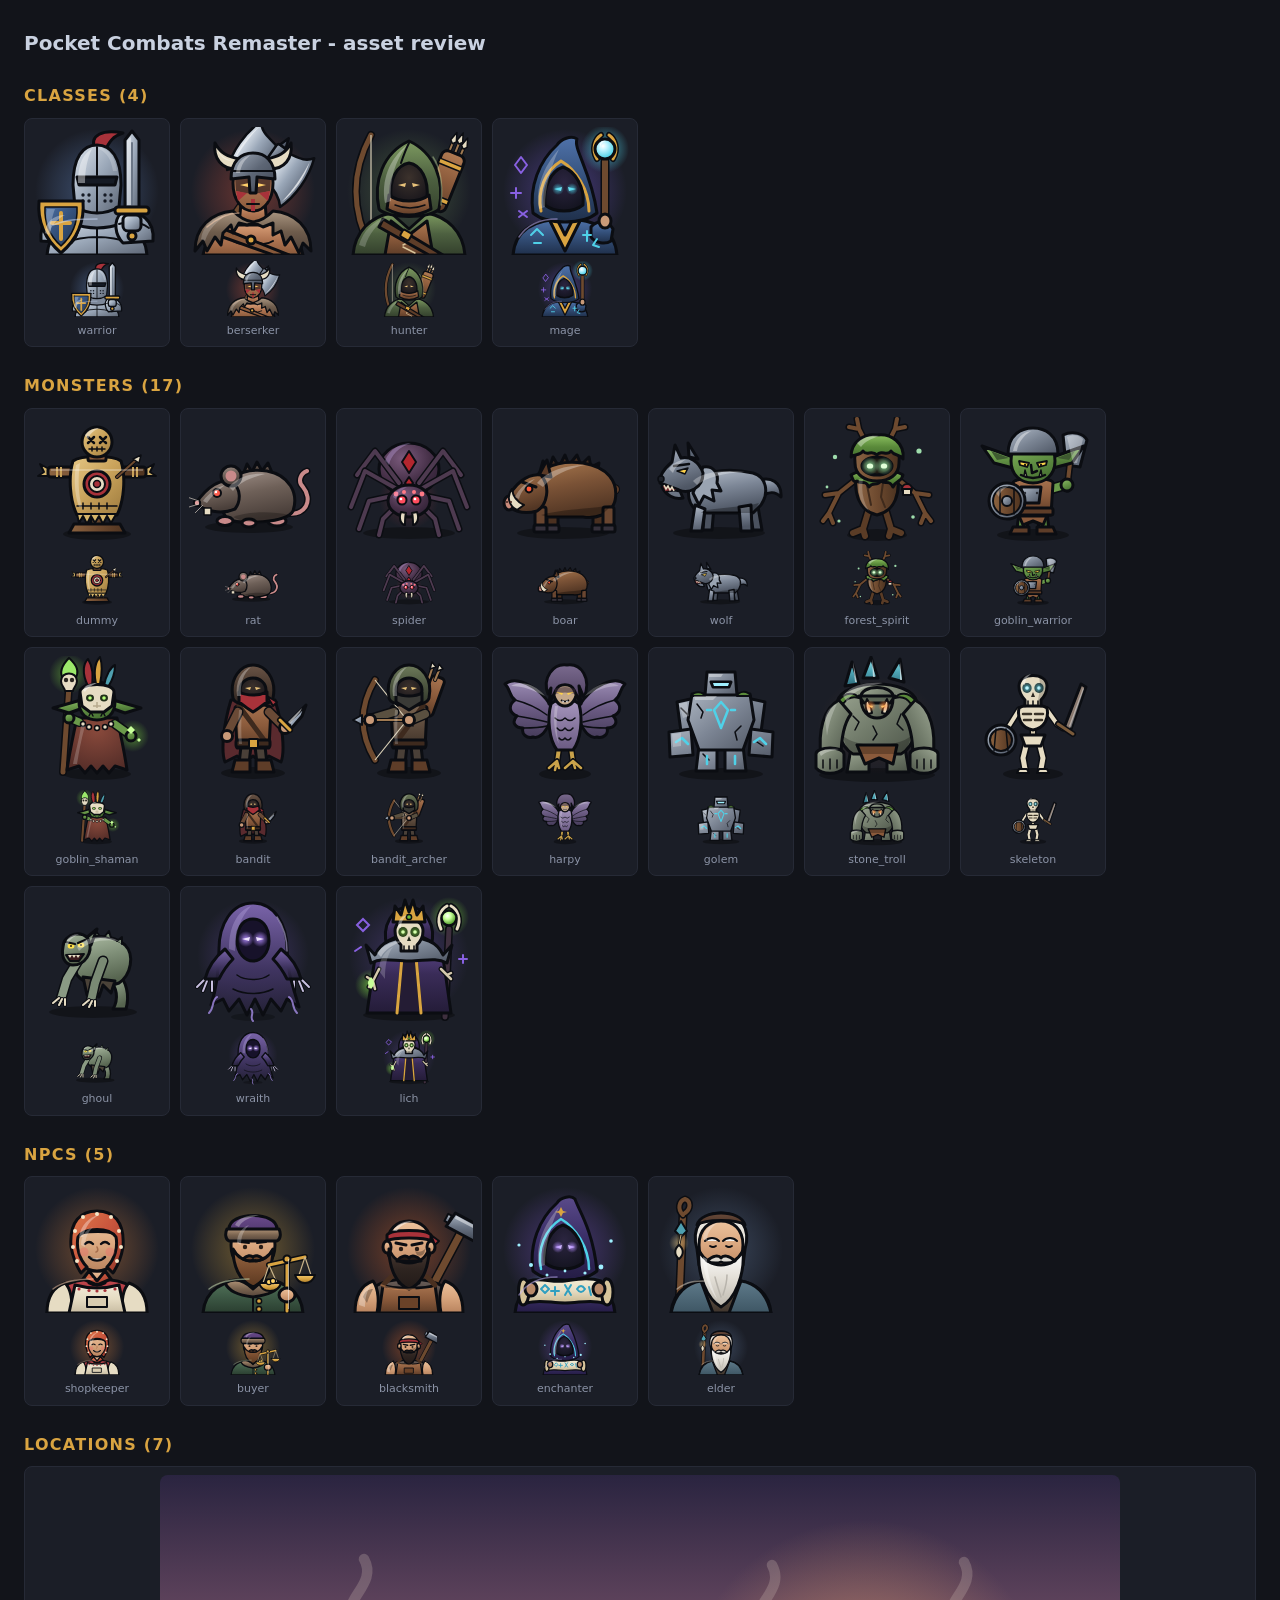
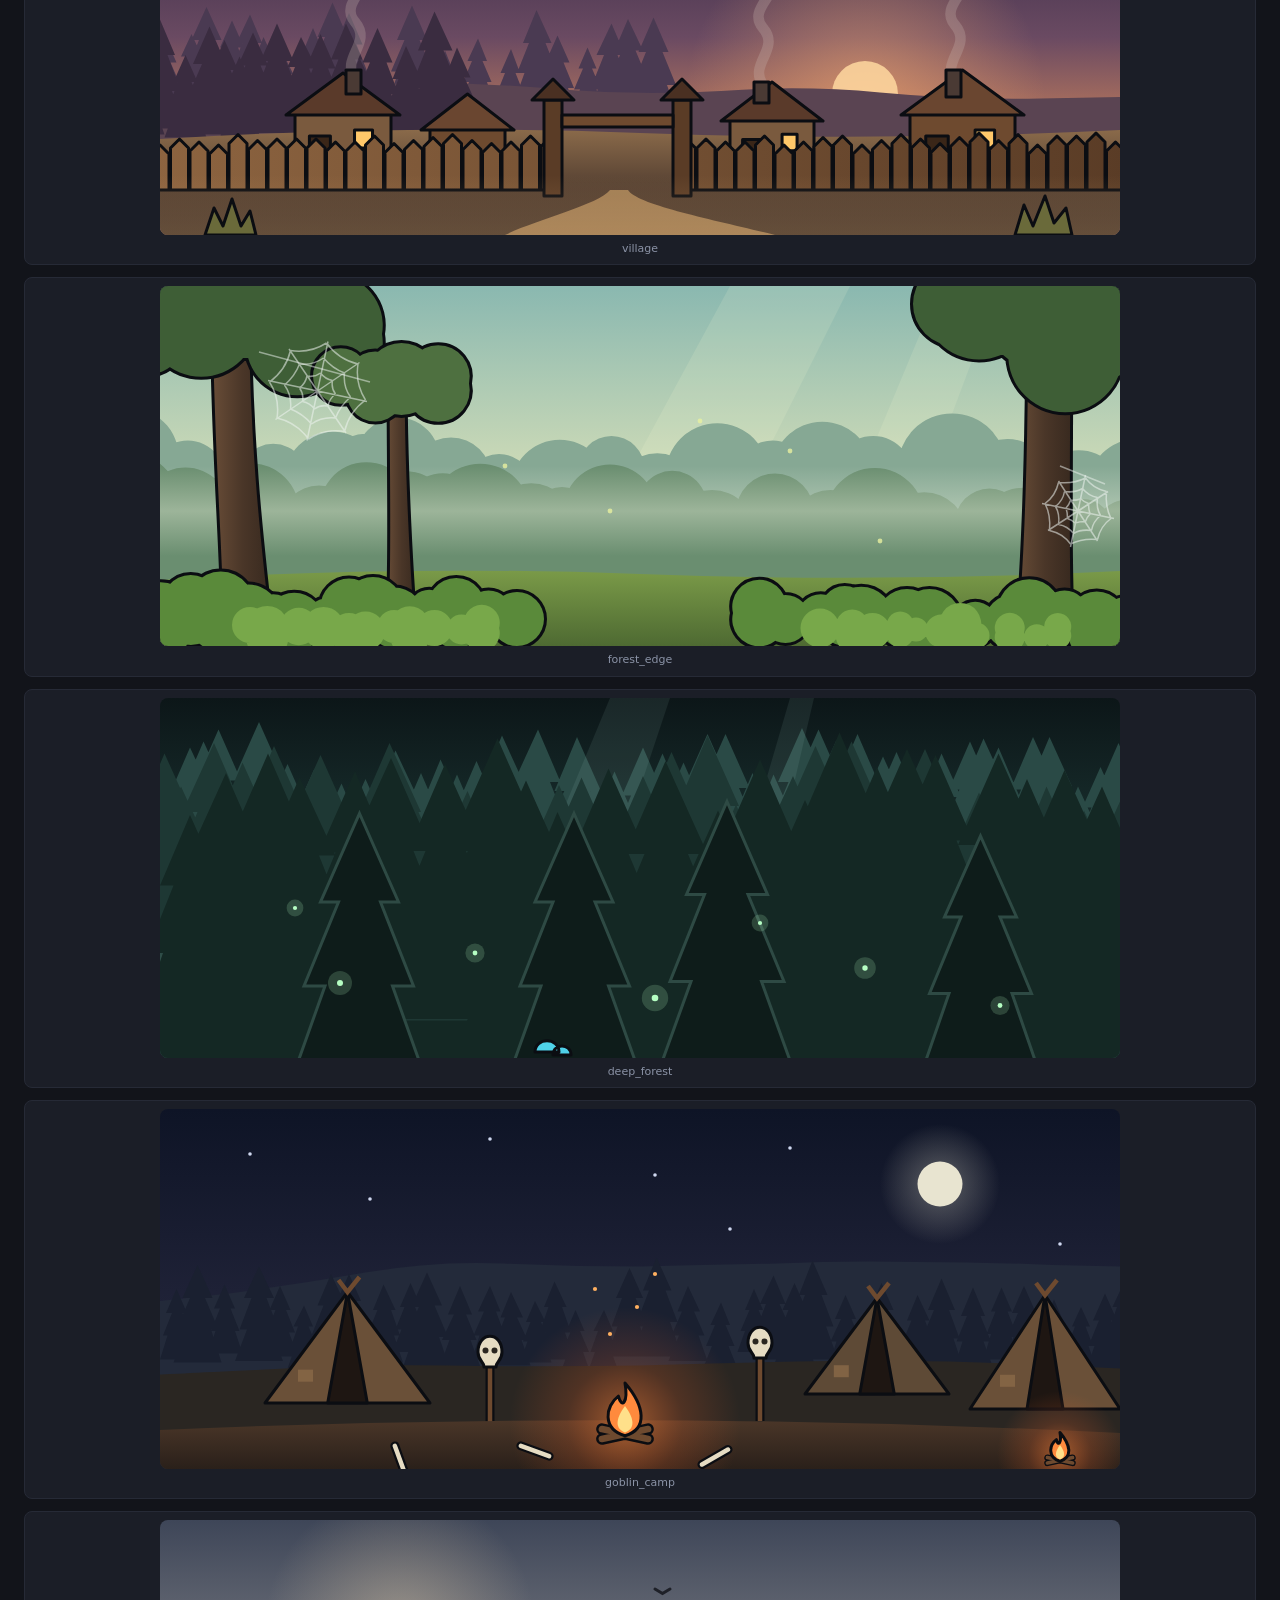
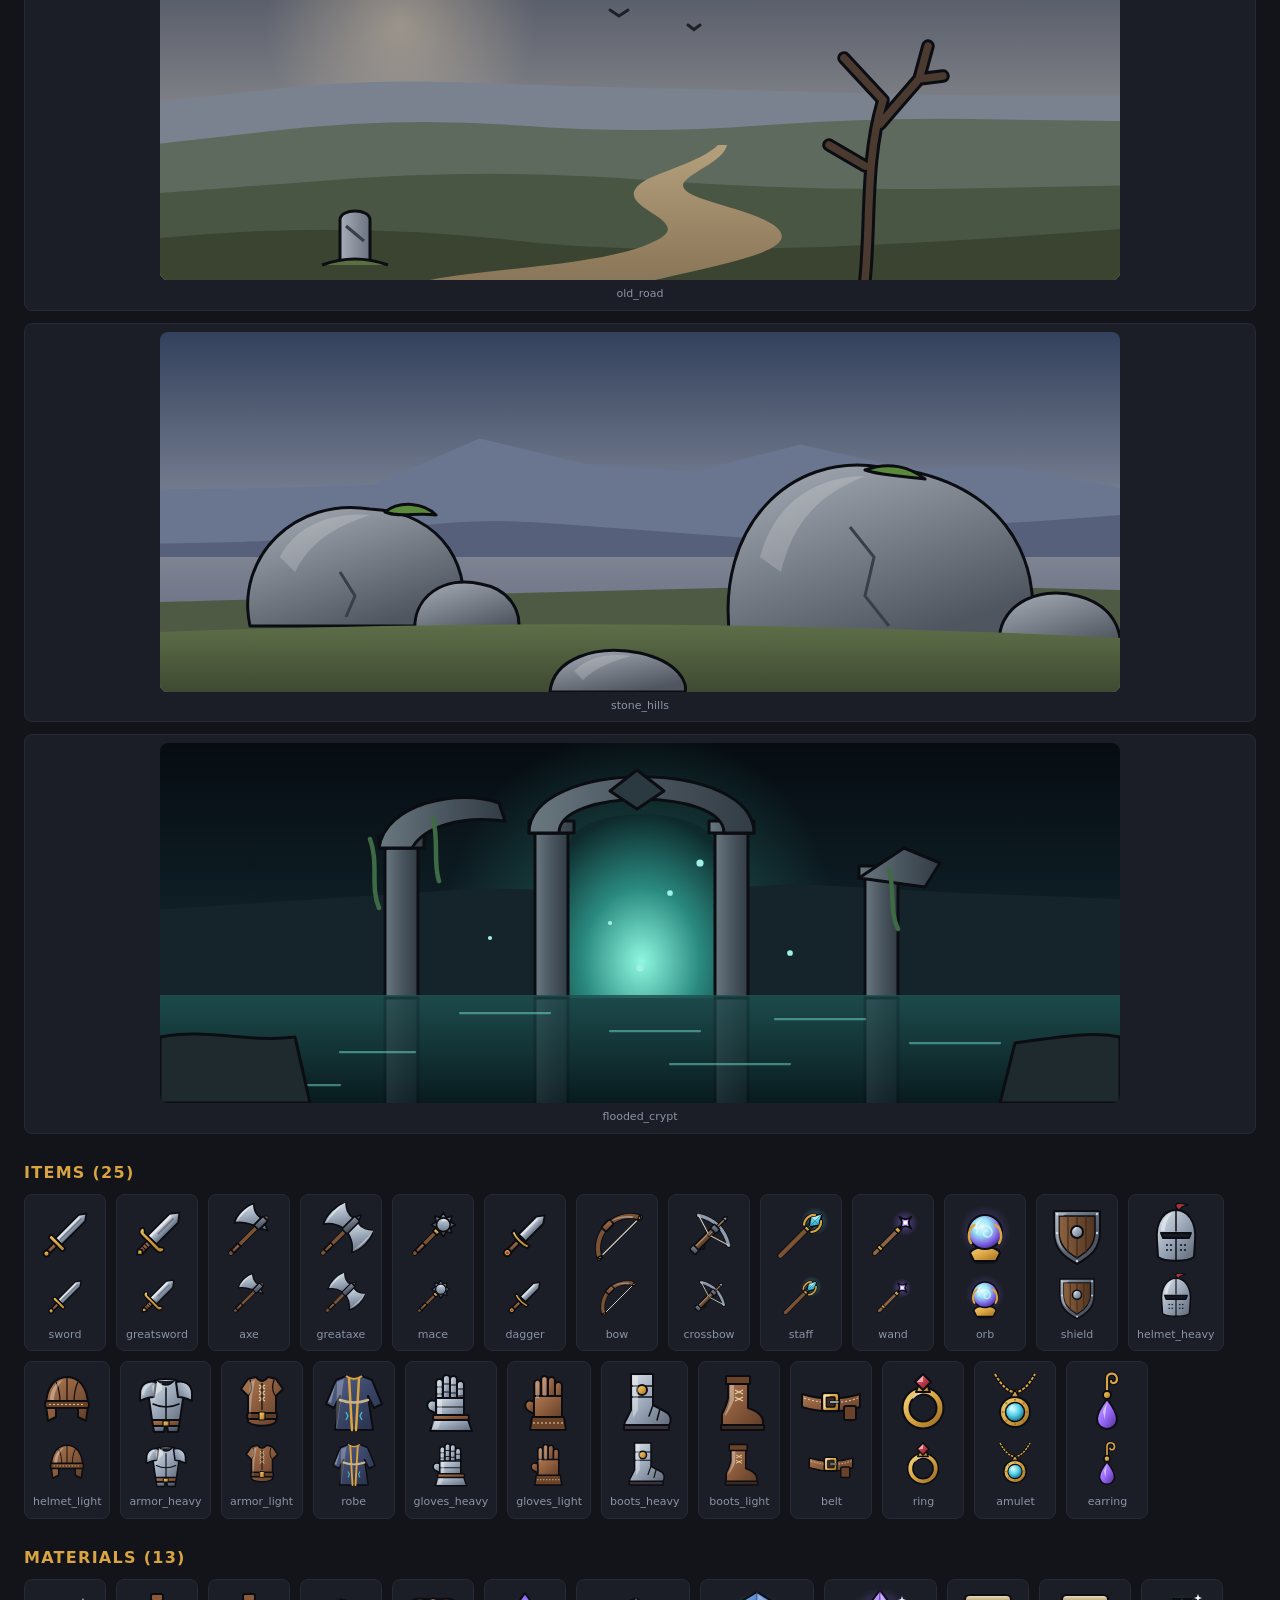
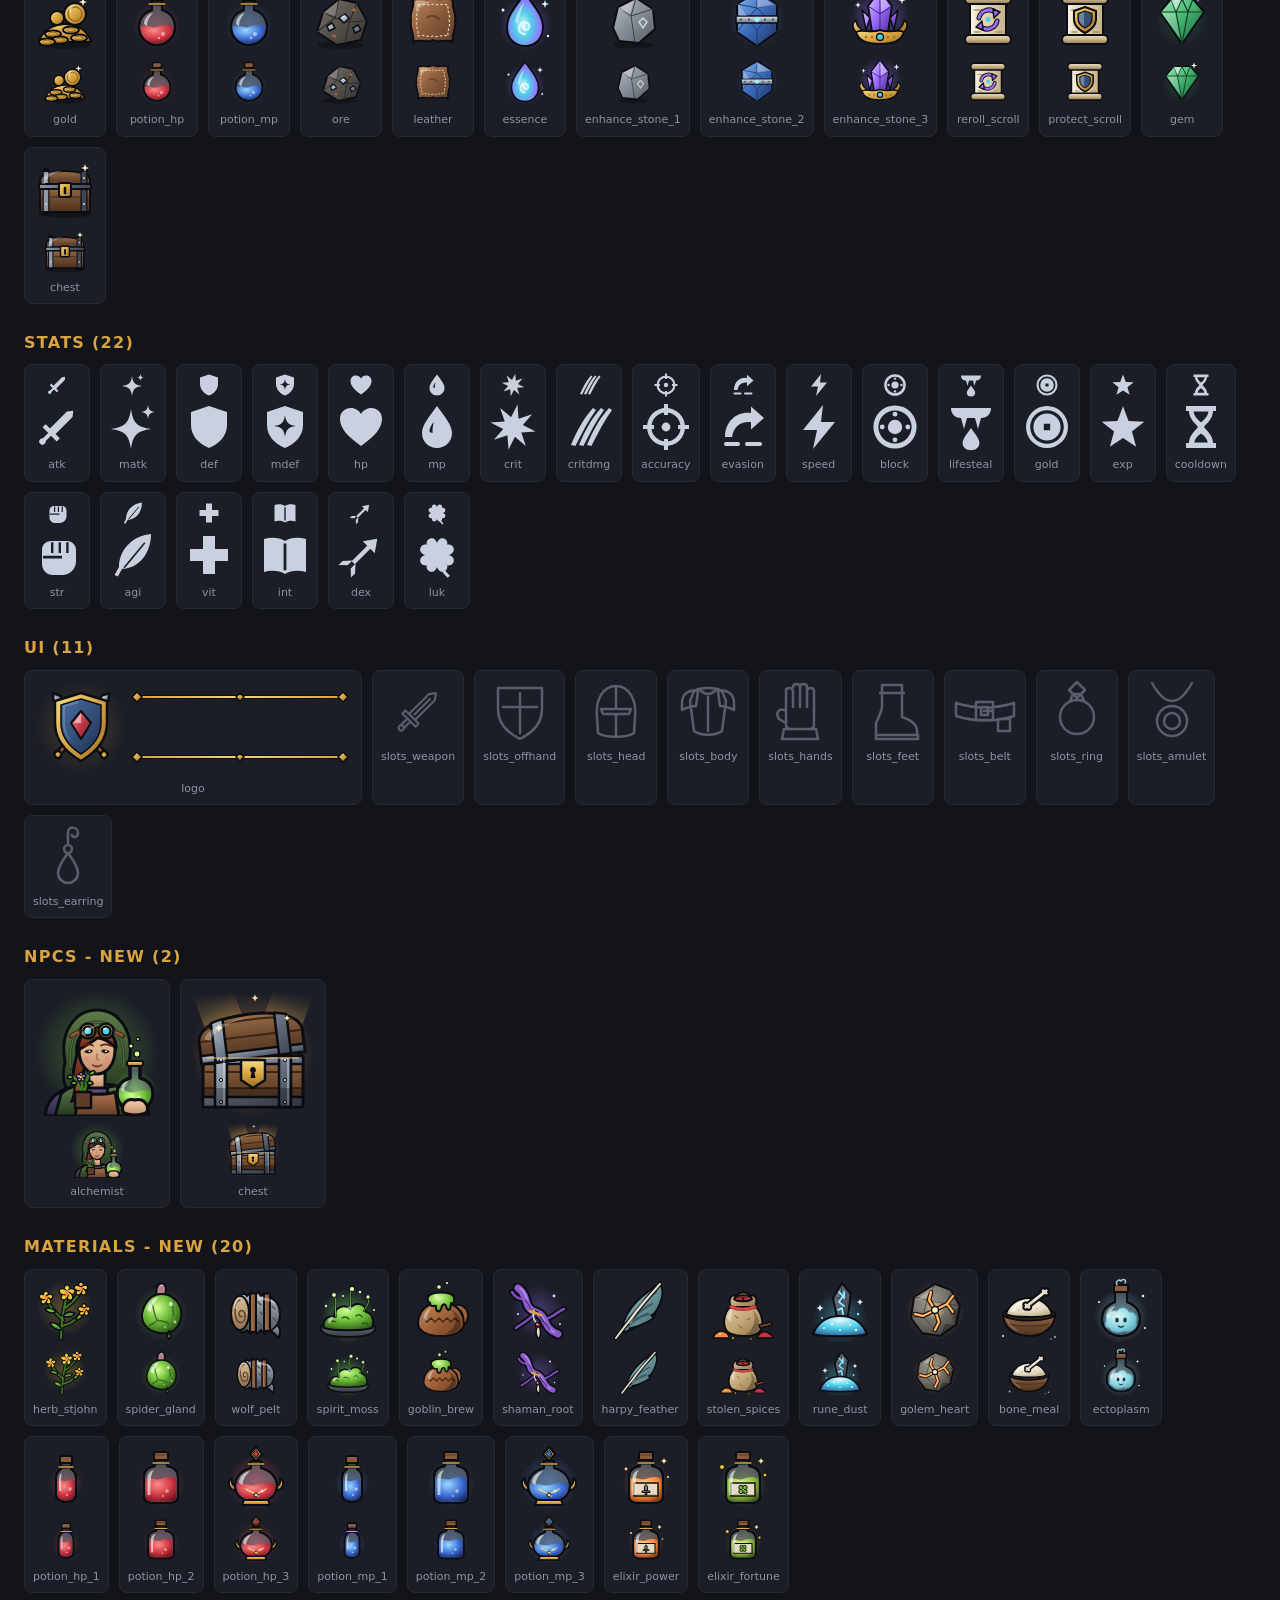
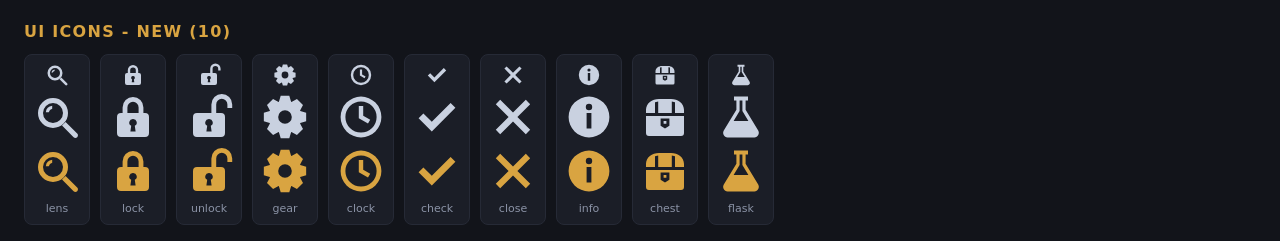
==== commit 3b79b35f: "Плейтест: синхронный тик 5 с, ограниченные монстры, алхимия, окно предмета, скупщик и сундук - едины" ====
--- a/web/battle/assets/preview.html
+++ b/web/battle/assets/preview.html
@@ -10,4 +10,4 @@
 .ic.l{width:48px;height:48px}.slot .ic{width:64px;height:64px;color:#8b93a6}
 .wide{display:grid;gap:12px}.wide img{width:100%;max-width:960px;display:block;border-radius:8px}
 .logo img{width:320px;height:96px}
-</style></head><body><h1>Pocket Combats Remaster - asset review</h1><h2>classes (4)</h2><div class="grid"><div class="card big"><img src="classes/warrior.svg" alt="warrior"><img src="classes/warrior.svg" alt="" style="width:56px;height:56px">warrior</div><div class="card big"><img src="classes/berserker.svg" alt="berserker"><img src="classes/berserker.svg" alt="" style="width:56px;height:56px">berserker</div><div class="card big"><img src="classes/hunter.svg" alt="hunter"><img src="classes/hunter.svg" alt="" style="width:56px;height:56px">hunter</div><div class="card big"><img src="classes/mage.svg" alt="mage"><img src="classes/mage.svg" alt="" style="width:56px;height:56px">mage</div></div><h2>monsters (17)</h2><div class="grid"><div class="card big"><img src="monsters/dummy.svg" alt="dummy"><img src="monsters/dummy.svg" alt="" style="width:56px;height:56px">dummy</div><div class="card big"><img src="monsters/rat.svg" alt="rat"><img src="monsters/rat.svg" alt="" style="width:56px;height:56px">rat</div><div class="card big"><img src="monsters/spider.svg" alt="spider"><img src="monsters/spider.svg" alt="" style="width:56px;height:56px">spider</div><div class="card big"><img src="monsters/boar.svg" alt="boar"><img src="monsters/boar.svg" alt="" style="width:56px;height:56px">boar</div><div class="card big"><img src="monsters/wolf.svg" alt="wolf"><img src="monsters/wolf.svg" alt="" style="width:56px;height:56px">wolf</div><div class="card big"><img src="monsters/forest_spirit.svg" alt="forest_spirit"><img src="monsters/forest_spirit.svg" alt="" style="width:56px;height:56px">forest_spirit</div><div class="card big"><img src="monsters/goblin_warrior.svg" alt="goblin_warrior"><img src="monsters/goblin_warrior.svg" alt="" style="width:56px;height:56px">goblin_warrior</div><div class="card big"><img src="monsters/goblin_shaman.svg" alt="goblin_shaman"><img src="monsters/goblin_shaman.svg" alt="" style="width:56px;height:56px">goblin_shaman</div><div class="card big"><img src="monsters/bandit.svg" alt="bandit"><img src="monsters/bandit.svg" alt="" style="width:56px;height:56px">bandit</div><div class="card big"><img src="monsters/bandit_archer.svg" alt="bandit_archer"><img src="monsters/bandit_archer.svg" alt="" style="width:56px;height:56px">bandit_archer</div><div class="card big"><img src="monsters/harpy.svg" alt="harpy"><img src="monsters/harpy.svg" alt="" style="width:56px;height:56px">harpy</div><div class="card big"><img src="monsters/golem.svg" alt="golem"><img src="monsters/golem.svg" alt="" style="width:56px;height:56px">golem</div><div class="card big"><img src="monsters/stone_troll.svg" alt="stone_troll"><img src="monsters/stone_troll.svg" alt="" style="width:56px;height:56px">stone_troll</div><div class="card big"><img src="monsters/skeleton.svg" alt="skeleton"><img src="monsters/skeleton.svg" alt="" style="width:56px;height:56px">skeleton</div><div class="card big"><img src="monsters/ghoul.svg" alt="ghoul"><img src="monsters/ghoul.svg" alt="" style="width:56px;height:56px">ghoul</div><div class="card big"><img src="monsters/wraith.svg" alt="wraith"><img src="monsters/wraith.svg" alt="" style="width:56px;height:56px">wraith</div><div class="card big"><img src="monsters/lich.svg" alt="lich"><img src="monsters/lich.svg" alt="" style="width:56px;height:56px">lich</div></div><h2>npcs (5)</h2><div class="grid"><div class="card big"><img src="npcs/shopkeeper.svg" alt="shopkeeper"><img src="npcs/shopkeeper.svg" alt="" style="width:56px;height:56px">shopkeeper</div><div class="card big"><img src="npcs/buyer.svg" alt="buyer"><img src="npcs/buyer.svg" alt="" style="width:56px;height:56px">buyer</div><div class="card big"><img src="npcs/blacksmith.svg" alt="blacksmith"><img src="npcs/blacksmith.svg" alt="" style="width:56px;height:56px">blacksmith</div><div class="card big"><img src="npcs/enchanter.svg" alt="enchanter"><img src="npcs/enchanter.svg" alt="" style="width:56px;height:56px">enchanter</div><div class="card big"><img src="npcs/elder.svg" alt="elder"><img src="npcs/elder.svg" alt="" style="width:56px;height:56px">elder</div></div><h2>locations (7)</h2><div class="wide"><div class="card"><img src="locations/village.svg" alt="village">village</div><div class="card"><img src="locations/forest_edge.svg" alt="forest_edge">forest_edge</div><div class="card"><img src="locations/deep_forest.svg" alt="deep_forest">deep_forest</div><div class="card"><img src="locations/goblin_camp.svg" alt="goblin_camp">goblin_camp</div><div class="card"><img src="locations/old_road.svg" alt="old_road">old_road</div><div class="card"><img src="locations/stone_hills.svg" alt="stone_hills">stone_hills</div><div class="card"><img src="locations/flooded_crypt.svg" alt="flooded_crypt">flooded_crypt</div></div><h2>items (25)</h2><div class="grid"><div class="card mid"><img src="items/sword.svg" alt="sword"><img class="s48" src="items/sword.svg" alt="">sword</div><div class="card mid"><img src="items/greatsword.svg" alt="greatsword"><img class="s48" src="items/greatsword.svg" alt="">greatsword</div><div class="card mid"><img src="items/axe.svg" alt="axe"><img class="s48" src="items/axe.svg" alt="">axe</div><div class="card mid"><img src="items/greataxe.svg" alt="greataxe"><img class="s48" src="items/greataxe.svg" alt="">greataxe</div><div class="card mid"><img src="items/mace.svg" alt="mace"><img class="s48" src="items/mace.svg" alt="">mace</div><div class="card mid"><img src="items/dagger.svg" alt="dagger"><img class="s48" src="items/dagger.svg" alt="">dagger</div><div class="card mid"><img src="items/bow.svg" alt="bow"><img class="s48" src="items/bow.svg" alt="">bow</div><div class="card mid"><img src="items/crossbow.svg" alt="crossbow"><img class="s48" src="items/crossbow.svg" alt="">crossbow</div><div class="card mid"><img src="items/staff.svg" alt="staff"><img class="s48" src="items/staff.svg" alt="">staff</div><div class="card mid"><img src="items/wand.svg" alt="wand"><img class="s48" src="items/wand.svg" alt="">wand</div><div class="card mid"><img src="items/orb.svg" alt="orb"><img class="s48" src="items/orb.svg" alt="">orb</div><div class="card mid"><img src="items/shield.svg" alt="shield"><img class="s48" src="items/shield.svg" alt="">shield</div><div class="card mid"><img src="items/helmet_heavy.svg" alt="helmet_heavy"><img class="s48" src="items/helmet_heavy.svg" alt="">helmet_heavy</div><div class="card mid"><img src="items/helmet_light.svg" alt="helmet_light"><img class="s48" src="items/helmet_light.svg" alt="">helmet_light</div><div class="card mid"><img src="items/armor_heavy.svg" alt="armor_heavy"><img class="s48" src="items/armor_heavy.svg" alt="">armor_heavy</div><div class="card mid"><img src="items/armor_light.svg" alt="armor_light"><img class="s48" src="items/armor_light.svg" alt="">armor_light</div><div class="card mid"><img src="items/robe.svg" alt="robe"><img class="s48" src="items/robe.svg" alt="">robe</div><div class="card mid"><img src="items/gloves_heavy.svg" alt="gloves_heavy"><img class="s48" src="items/gloves_heavy.svg" alt="">gloves_heavy</div><div class="card mid"><img src="items/gloves_light.svg" alt="gloves_light"><img class="s48" src="items/gloves_light.svg" alt="">gloves_light</div><div class="card mid"><img src="items/boots_heavy.svg" alt="boots_heavy"><img class="s48" src="items/boots_heavy.svg" alt="">boots_heavy</div><div class="card mid"><img src="items/boots_light.svg" alt="boots_light"><img class="s48" src="items/boots_light.svg" alt="">boots_light</div><div class="card mid"><img src="items/belt.svg" alt="belt"><img class="s48" src="items/belt.svg" alt="">belt</div><div class="card mid"><img src="items/ring.svg" alt="ring"><img class="s48" src="items/ring.svg" alt="">ring</div><div class="card mid"><img src="items/amulet.svg" alt="amulet"><img class="s48" src="items/amulet.svg" alt="">amulet</div><div class="card mid"><img src="items/earring.svg" alt="earring"><img class="s48" src="items/earring.svg" alt="">earring</div></div><h2>materials (13)</h2><div class="grid"><div class="card mid"><img src="materials/gold.svg" alt="gold"><img class="s48" src="materials/gold.svg" alt="">gold</div><div class="card mid"><img src="materials/potion_hp.svg" alt="potion_hp"><img class="s48" src="materials/potion_hp.svg" alt="">potion_hp</div><div class="card mid"><img src="materials/potion_mp.svg" alt="potion_mp"><img class="s48" src="materials/potion_mp.svg" alt="">potion_mp</div><div class="card mid"><img src="materials/ore.svg" alt="ore"><img class="s48" src="materials/ore.svg" alt="">ore</div><div class="card mid"><img src="materials/leather.svg" alt="leather"><img class="s48" src="materials/leather.svg" alt="">leather</div><div class="card mid"><img src="materials/essence.svg" alt="essence"><img class="s48" src="materials/essence.svg" alt="">essence</div><div class="card mid"><img src="materials/enhance_stone_1.svg" alt="enhance_stone_1"><img class="s48" src="materials/enhance_stone_1.svg" alt="">enhance_stone_1</div><div class="card mid"><img src="materials/enhance_stone_2.svg" alt="enhance_stone_2"><img class="s48" src="materials/enhance_stone_2.svg" alt="">enhance_stone_2</div><div class="card mid"><img src="materials/enhance_stone_3.svg" alt="enhance_stone_3"><img class="s48" src="materials/enhance_stone_3.svg" alt="">enhance_stone_3</div><div class="card mid"><img src="materials/reroll_scroll.svg" alt="reroll_scroll"><img class="s48" src="materials/reroll_scroll.svg" alt="">reroll_scroll</div><div class="card mid"><img src="materials/protect_scroll.svg" alt="protect_scroll"><img class="s48" src="materials/protect_scroll.svg" alt="">protect_scroll</div><div class="card mid"><img src="materials/gem.svg" alt="gem"><img class="s48" src="materials/gem.svg" alt="">gem</div><div class="card mid"><img src="materials/chest.svg" alt="chest"><img class="s48" src="materials/chest.svg" alt="">chest</div></div><h2>stats (22)</h2><div class="grid"><div class="card"><div class="ic"><svg xmlns="http://www.w3.org/2000/svg" viewBox="0 0 24 24" fill="currentColor"><g transform="rotate(45 12 12)"><path d="M12 0.5L14 3V15H10V3Z M7 15H17V17.2H7Z M11 17.2H13V21.5H11Z"/><circle cx="12" cy="22.3" r="1.6"/></g></svg></div><div class="ic l"><svg xmlns="http://www.w3.org/2000/svg" viewBox="0 0 24 24" fill="currentColor"><g transform="rotate(45 12 12)"><path d="M12 0.5L14 3V15H10V3Z M7 15H17V17.2H7Z M11 17.2H13V21.5H11Z"/><circle cx="12" cy="22.3" r="1.6"/></g></svg></div>atk</div><div class="card"><div class="ic"><svg xmlns="http://www.w3.org/2000/svg" viewBox="0 0 24 24" fill="currentColor"><path d="M11 3C12 10 14 12 21 13C14 14 12 16 11 23C10 16 8 14 1 13C8 12 10 10 11 3Z"/><path d="M19.5 1C19.85 3.45 20.55 4.15 23 4.5C20.55 4.85 19.85 5.55 19.5 8C19.15 5.55 18.45 4.85 16 4.5C18.45 4.15 19.15 3.45 19.5 1Z"/></svg></div><div class="ic l"><svg xmlns="http://www.w3.org/2000/svg" viewBox="0 0 24 24" fill="currentColor"><path d="M11 3C12 10 14 12 21 13C14 14 12 16 11 23C10 16 8 14 1 13C8 12 10 10 11 3Z"/><path d="M19.5 1C19.85 3.45 20.55 4.15 23 4.5C20.55 4.85 19.85 5.55 19.5 8C19.15 5.55 18.45 4.85 16 4.5C18.45 4.15 19.15 3.45 19.5 1Z"/></svg></div>matk</div><div class="card"><div class="ic"><svg xmlns="http://www.w3.org/2000/svg" viewBox="0 0 24 24" fill="currentColor"><path d="M12 1.5L21 4.5V11C21 16.5 17 20.5 12 22.5C7 20.5 3 16.5 3 11V4.5Z"/></svg></div><div class="ic l"><svg xmlns="http://www.w3.org/2000/svg" viewBox="0 0 24 24" fill="currentColor"><path d="M12 1.5L21 4.5V11C21 16.5 17 20.5 12 22.5C7 20.5 3 16.5 3 11V4.5Z"/></svg></div>def</div><div class="card"><div class="ic"><svg xmlns="http://www.w3.org/2000/svg" viewBox="0 0 24 24" fill="currentColor" fill-rule="evenodd"><path d="M12 1.5L21 4.5V11C21 16.5 17 20.5 12 22.5C7 20.5 3 16.5 3 11V4.5ZM12 6C12.55 9.85 13.65 10.95 17.5 11.5C13.65 12.05 12.55 13.15 12 17C11.45 13.15 10.35 12.05 6.5 11.5C10.35 10.95 11.45 9.85 12 6Z"/></svg></div><div class="ic l"><svg xmlns="http://www.w3.org/2000/svg" viewBox="0 0 24 24" fill="currentColor" fill-rule="evenodd"><path d="M12 1.5L21 4.5V11C21 16.5 17 20.5 12 22.5C7 20.5 3 16.5 3 11V4.5ZM12 6C12.55 9.85 13.65 10.95 17.5 11.5C13.65 12.05 12.55 13.15 12 17C11.45 13.15 10.35 12.05 6.5 11.5C10.35 10.95 11.45 9.85 12 6Z"/></svg></div>mdef</div><div class="card"><div class="ic"><svg xmlns="http://www.w3.org/2000/svg" viewBox="0 0 24 24" fill="currentColor"><path d="M12 21.5C5 16.5 1.5 12.5 1.5 8C1.5 4.5 4 2.5 7 2.5C9 2.5 11 3.7 12 5.5C13 3.7 15 2.5 17 2.5C20 2.5 22.5 4.5 22.5 8C22.5 12.5 19 16.5 12 21.5Z"/></svg></div><div class="ic l"><svg xmlns="http://www.w3.org/2000/svg" viewBox="0 0 24 24" fill="currentColor"><path d="M12 21.5C5 16.5 1.5 12.5 1.5 8C1.5 4.5 4 2.5 7 2.5C9 2.5 11 3.7 12 5.5C13 3.7 15 2.5 17 2.5C20 2.5 22.5 4.5 22.5 8C22.5 12.5 19 16.5 12 21.5Z"/></svg></div>hp</div><div class="card"><div class="ic"><svg xmlns="http://www.w3.org/2000/svg" viewBox="0 0 24 24" fill="currentColor" fill-rule="evenodd"><path d="M12 1.5C16 7 19.5 11 19.5 15C19.5 19.2 16.2 22.5 12 22.5C7.8 22.5 4.5 19.2 4.5 15C4.5 11 8 7 12 1.5Z M8.2 14.5C8.2 12.5 9.3 10.8 10.4 9.5C9.9 11.3 9.7 13 9.8 15Z"/></svg></div><div class="ic l"><svg xmlns="http://www.w3.org/2000/svg" viewBox="0 0 24 24" fill="currentColor" fill-rule="evenodd"><path d="M12 1.5C16 7 19.5 11 19.5 15C19.5 19.2 16.2 22.5 12 22.5C7.8 22.5 4.5 19.2 4.5 15C4.5 11 8 7 12 1.5Z M8.2 14.5C8.2 12.5 9.3 10.8 10.4 9.5C9.9 11.3 9.7 13 9.8 15Z"/></svg></div>mp</div><div class="card"><div class="ic"><svg xmlns="http://www.w3.org/2000/svg" viewBox="0 0 24 24" fill="currentColor"><path d="M14.24 0.72L14.78 7.84L21.56 5.61L16.9 11.02L23.28 14.24L16.16 14.78L18.39 21.56L12.98 16.9L9.76 23.28L9.22 16.16L2.44 18.39L7.1 12.98L0.72 9.76L7.84 9.22L5.61 2.44L11.02 7.1Z"/></svg></div><div class="ic l"><svg xmlns="http://www.w3.org/2000/svg" viewBox="0 0 24 24" fill="currentColor"><path d="M14.24 0.72L14.78 7.84L21.56 5.61L16.9 11.02L23.28 14.24L16.16 14.78L18.39 21.56L12.98 16.9L9.76 23.28L9.22 16.16L2.44 18.39L7.1 12.98L0.72 9.76L7.84 9.22L5.61 2.44L11.02 7.1Z"/></svg></div>crit</div><div class="card"><div class="ic"><svg xmlns="http://www.w3.org/2000/svg" viewBox="0 0 24 24" fill="currentColor"><path d="M3 21C6 14 9 8 14 2.5L15.5 3.5C11.5 9 8.5 15 5.2 21.5ZM7 21C10 14 13 8 18 2.5L19.5 3.5C15.5 9 12.5 15 9.2 21.5ZM11 21C14 14 17 8 22 2.5L23.5 3.5C19.5 9 16.5 15 13.2 21.5Z"/></svg></div><div class="ic l"><svg xmlns="http://www.w3.org/2000/svg" viewBox="0 0 24 24" fill="currentColor"><path d="M3 21C6 14 9 8 14 2.5L15.5 3.5C11.5 9 8.5 15 5.2 21.5ZM7 21C10 14 13 8 18 2.5L19.5 3.5C15.5 9 12.5 15 9.2 21.5ZM11 21C14 14 17 8 22 2.5L23.5 3.5C19.5 9 16.5 15 13.2 21.5Z"/></svg></div>critdmg</div><div class="card"><div class="ic"><svg xmlns="http://www.w3.org/2000/svg" viewBox="0 0 24 24" fill="currentColor" fill-rule="evenodd"><path d="M2.5 12a9.5 9.5 0 1 0 19 0a9.5 9.5 0 1 0 -19 0ZM4.7 12a7.3 7.3 0 1 0 14.6 0a7.3 7.3 0 1 0 -14.6 0Z"/><path d="M11 0.5H13V6H11Z M11 18H13V23.5H11Z M0.5 11H6V13H0.5Z M18 11H23.5V13H18Z"/><circle cx="12" cy="12" r="2.2"/></svg></div><div class="ic l"><svg xmlns="http://www.w3.org/2000/svg" viewBox="0 0 24 24" fill="currentColor" fill-rule="evenodd"><path d="M2.5 12a9.5 9.5 0 1 0 19 0a9.5 9.5 0 1 0 -19 0ZM4.7 12a7.3 7.3 0 1 0 14.6 0a7.3 7.3 0 1 0 -14.6 0Z"/><path d="M11 0.5H13V6H11Z M11 18H13V23.5H11Z M0.5 11H6V13H0.5Z M18 11H23.5V13H18Z"/><circle cx="12" cy="12" r="2.2"/></svg></div>accuracy</div><div class="card"><div class="ic"><svg xmlns="http://www.w3.org/2000/svg" viewBox="0 0 24 24" fill="currentColor"><path d="M3 17C3 9 9 4 16 5L16 1.8L22.5 7.5L16 13.2L16 9.6C11 9 7 12 6.6 17Z"/><rect x="2.5" y="19.5" width="8" height="2" rx="1"/><rect x="13" y="19.5" width="8.5" height="2" rx="1"/></svg></div><div class="ic l"><svg xmlns="http://www.w3.org/2000/svg" viewBox="0 0 24 24" fill="currentColor"><path d="M3 17C3 9 9 4 16 5L16 1.8L22.5 7.5L16 13.2L16 9.6C11 9 7 12 6.6 17Z"/><rect x="2.5" y="19.5" width="8" height="2" rx="1"/><rect x="13" y="19.5" width="8.5" height="2" rx="1"/></svg></div>evasion</div><div class="card"><div class="ic"><svg xmlns="http://www.w3.org/2000/svg" viewBox="0 0 24 24" fill="currentColor"><path d="M14 1L4 13.5H11L9 23L20 9.5H13Z"/></svg></div><div class="ic l"><svg xmlns="http://www.w3.org/2000/svg" viewBox="0 0 24 24" fill="currentColor"><path d="M14 1L4 13.5H11L9 23L20 9.5H13Z"/></svg></div>speed</div><div class="card"><div class="ic"><svg xmlns="http://www.w3.org/2000/svg" viewBox="0 0 24 24" fill="currentColor" fill-rule="evenodd"><path d="M1.2 12a10.8 10.8 0 1 0 21.6 0a10.8 10.8 0 1 0 -21.6 0ZM3.7 12a8.3 8.3 0 1 0 16.6 0a8.3 8.3 0 1 0 -16.6 0Z"/><circle cx="12" cy="12" r="3.6"/><circle cx="12" cy="5.6" r="1.2"/><circle cx="12" cy="18.4" r="1.2"/><circle cx="5.6" cy="12" r="1.2"/><circle cx="18.4" cy="12" r="1.2"/></svg></div><div class="ic l"><svg xmlns="http://www.w3.org/2000/svg" viewBox="0 0 24 24" fill="currentColor" fill-rule="evenodd"><path d="M1.2 12a10.8 10.8 0 1 0 21.6 0a10.8 10.8 0 1 0 -21.6 0ZM3.7 12a8.3 8.3 0 1 0 16.6 0a8.3 8.3 0 1 0 -16.6 0Z"/><circle cx="12" cy="12" r="3.6"/><circle cx="12" cy="5.6" r="1.2"/><circle cx="12" cy="18.4" r="1.2"/><circle cx="5.6" cy="12" r="1.2"/><circle cx="18.4" cy="12" r="1.2"/></svg></div>block</div><div class="card"><div class="ic"><svg xmlns="http://www.w3.org/2000/svg" viewBox="0 0 24 24" fill="currentColor"><path d="M2 2.5H22C22 5.5 20 7.5 17 7.5L15.5 13L14 7.5H10L8.5 13L7 7.5C4 7.5 2 5.5 2 2.5Z M12 12.5C14 15.5 16.2 17.8 16.2 20C16.2 22.3 14.3 23.6 12 23.6C9.7 23.6 7.8 22.3 7.8 20C7.8 17.8 10 15.5 12 12.5Z"/></svg></div><div class="ic l"><svg xmlns="http://www.w3.org/2000/svg" viewBox="0 0 24 24" fill="currentColor"><path d="M2 2.5H22C22 5.5 20 7.5 17 7.5L15.5 13L14 7.5H10L8.5 13L7 7.5C4 7.5 2 5.5 2 2.5Z M12 12.5C14 15.5 16.2 17.8 16.2 20C16.2 22.3 14.3 23.6 12 23.6C9.7 23.6 7.8 22.3 7.8 20C7.8 17.8 10 15.5 12 12.5Z"/></svg></div>lifesteal</div><div class="card"><div class="ic"><svg xmlns="http://www.w3.org/2000/svg" viewBox="0 0 24 24" fill="currentColor" fill-rule="evenodd"><path d="M1.5 12a10.5 10.5 0 1 0 21 0a10.5 10.5 0 1 0 -21 0ZM3.6 12a8.4 8.4 0 1 0 16.8 0a8.4 8.4 0 1 0 -16.8 0ZM5.2 12a6.8 6.8 0 1 0 13.6 0a6.8 6.8 0 1 0 -13.6 0ZM10.4 10.4H13.6V13.6H10.4Z"/></svg></div><div class="ic l"><svg xmlns="http://www.w3.org/2000/svg" viewBox="0 0 24 24" fill="currentColor" fill-rule="evenodd"><path d="M1.5 12a10.5 10.5 0 1 0 21 0a10.5 10.5 0 1 0 -21 0ZM3.6 12a8.4 8.4 0 1 0 16.8 0a8.4 8.4 0 1 0 -16.8 0ZM5.2 12a6.8 6.8 0 1 0 13.6 0a6.8 6.8 0 1 0 -13.6 0ZM10.4 10.4H13.6V13.6H10.4Z"/></svg></div>gold</div><div class="card"><div class="ic"><svg xmlns="http://www.w3.org/2000/svg" viewBox="0 0 24 24" fill="currentColor"><path d="M12 1.6L14.76 9L22.65 9.34L16.47 14.25L18.58 21.86L12 17.5L5.42 21.86L7.53 14.25L1.35 9.34L9.24 9Z"/></svg></div><div class="ic l"><svg xmlns="http://www.w3.org/2000/svg" viewBox="0 0 24 24" fill="currentColor"><path d="M12 1.6L14.76 9L22.65 9.34L16.47 14.25L18.58 21.86L12 17.5L5.42 21.86L7.53 14.25L1.35 9.34L9.24 9Z"/></svg></div>exp</div><div class="card"><div class="ic"><svg xmlns="http://www.w3.org/2000/svg" viewBox="0 0 24 24" fill="currentColor" fill-rule="evenodd"><path d="M4.5 1.5H19.5V4H18C18 8 14.5 10.5 13.5 12C14.5 13.5 18 16 18 20H19.5V22.5H4.5V20H6C6 16 9.5 13.5 10.5 12C9.5 10.5 6 8 6 4H4.5Z M8.3 4.2H15.7C15.5 6.5 13.8 8.1 12 9.6C10.2 8.1 8.5 6.5 8.3 4.2Z M8.6 19.8H15.4C15 17.6 13.6 16.3 12 15.2C10.4 16.3 9 17.6 8.6 19.8Z"/></svg></div><div class="ic l"><svg xmlns="http://www.w3.org/2000/svg" viewBox="0 0 24 24" fill="currentColor" fill-rule="evenodd"><path d="M4.5 1.5H19.5V4H18C18 8 14.5 10.5 13.5 12C14.5 13.5 18 16 18 20H19.5V22.5H4.5V20H6C6 16 9.5 13.5 10.5 12C9.5 10.5 6 8 6 4H4.5Z M8.3 4.2H15.7C15.5 6.5 13.8 8.1 12 9.6C10.2 8.1 8.5 6.5 8.3 4.2Z M8.6 19.8H15.4C15 17.6 13.6 16.3 12 15.2C10.4 16.3 9 17.6 8.6 19.8Z"/></svg></div>cooldown</div><div class="card"><div class="ic"><svg xmlns="http://www.w3.org/2000/svg" viewBox="0 0 24 24" fill="currentColor" fill-rule="evenodd"><path d="M4.5 9.5C4.5 6.8 6.5 5 9 5H17C19.6 5 21.5 7 21.5 9.6V15C21.5 19 18.5 22 14.5 22H10C6.9 22 4.5 19.6 4.5 16.5Z M9 5.6H10.2V11H9Z M12.8 5.6H14V11H12.8Z M16.6 5.6H17.8V11H16.6Z M5 12.4H14.5V13.7H5Z"/></svg></div><div class="ic l"><svg xmlns="http://www.w3.org/2000/svg" viewBox="0 0 24 24" fill="currentColor" fill-rule="evenodd"><path d="M4.5 9.5C4.5 6.8 6.5 5 9 5H17C19.6 5 21.5 7 21.5 9.6V15C21.5 19 18.5 22 14.5 22H10C6.9 22 4.5 19.6 4.5 16.5Z M9 5.6H10.2V11H9Z M12.8 5.6H14V11H12.8Z M16.6 5.6H17.8V11H16.6Z M5 12.4H14.5V13.7H5Z"/></svg></div>str</div><div class="card"><div class="ic"><svg xmlns="http://www.w3.org/2000/svg" viewBox="0 0 24 24" fill="currentColor" fill-rule="evenodd"><path d="M21 1.5C11.5 2.5 5 9.5 5 18L2.8 22L4.4 22.8L6.6 18.9C14.5 18.9 21 11.5 21 1.5Z M7.2 18.1L17.6 5.6L18.2 6.1L7.9 18.6Z"/></svg></div><div class="ic l"><svg xmlns="http://www.w3.org/2000/svg" viewBox="0 0 24 24" fill="currentColor" fill-rule="evenodd"><path d="M21 1.5C11.5 2.5 5 9.5 5 18L2.8 22L4.4 22.8L6.6 18.9C14.5 18.9 21 11.5 21 1.5Z M7.2 18.1L17.6 5.6L18.2 6.1L7.9 18.6Z"/></svg></div>agi</div><div class="card"><div class="ic"><svg xmlns="http://www.w3.org/2000/svg" viewBox="0 0 24 24" fill="currentColor"><path d="M9 2.5H15V9H21.5V15H15V21.5H9V15H2.5V9H9Z"/></svg></div><div class="ic l"><svg xmlns="http://www.w3.org/2000/svg" viewBox="0 0 24 24" fill="currentColor"><path d="M9 2.5H15V9H21.5V15H15V21.5H9V15H2.5V9H9Z"/></svg></div>vit</div><div class="card"><div class="ic"><svg xmlns="http://www.w3.org/2000/svg" viewBox="0 0 24 24" fill="currentColor" fill-rule="evenodd"><path d="M12 5C9 3 5 3 1.5 4V20.5C5 19.5 9 19.6 12 21.5C15 19.6 19 19.5 22.5 20.5V4C19 3 15 3 12 5Z M11.3 6.2V19.6H12.7V6.2Z"/></svg></div><div class="ic l"><svg xmlns="http://www.w3.org/2000/svg" viewBox="0 0 24 24" fill="currentColor" fill-rule="evenodd"><path d="M12 5C9 3 5 3 1.5 4V20.5C5 19.5 9 19.6 12 21.5C15 19.6 19 19.5 22.5 20.5V4C19 3 15 3 12 5Z M11.3 6.2V19.6H12.7V6.2Z"/></svg></div>int</div><div class="card"><div class="ic"><svg xmlns="http://www.w3.org/2000/svg" viewBox="0 0 24 24" fill="currentColor"><g transform="rotate(45 12 12)"><path d="M12 0.5L16.2 6.5H13.1V17.5H10.9V6.5H7.8Z M10.9 17L7.6 20.6V23.5L10.9 20.4Z M13.1 17L16.4 20.6V23.5L13.1 20.4Z"/></g></svg></div><div class="ic l"><svg xmlns="http://www.w3.org/2000/svg" viewBox="0 0 24 24" fill="currentColor"><g transform="rotate(45 12 12)"><path d="M12 0.5L16.2 6.5H13.1V17.5H10.9V6.5H7.8Z M10.9 17L7.6 20.6V23.5L10.9 20.4Z M13.1 17L16.4 20.6V23.5L13.1 20.4Z"/></g></svg></div>dex</div><div class="card"><div class="ic"><svg xmlns="http://www.w3.org/2000/svg" viewBox="0 0 24 24" fill="currentColor"><path d="M12 21.5C5 16.5 1.5 12.5 1.5 8C1.5 4.5 4 2.5 7 2.5C9 2.5 11 3.7 12 5.5C13 3.7 15 2.5 17 2.5C20 2.5 22.5 4.5 22.5 8C22.5 12.5 19 16.5 12 21.5Z" transform="translate(12 12) rotate(45) translate(-5.4 -9.7) scale(.45)"/><path d="M12 21.5C5 16.5 1.5 12.5 1.5 8C1.5 4.5 4 2.5 7 2.5C9 2.5 11 3.7 12 5.5C13 3.7 15 2.5 17 2.5C20 2.5 22.5 4.5 22.5 8C22.5 12.5 19 16.5 12 21.5Z" transform="translate(12 12) rotate(135) translate(-5.4 -9.7) scale(.45)"/><path d="M12 21.5C5 16.5 1.5 12.5 1.5 8C1.5 4.5 4 2.5 7 2.5C9 2.5 11 3.7 12 5.5C13 3.7 15 2.5 17 2.5C20 2.5 22.5 4.5 22.5 8C22.5 12.5 19 16.5 12 21.5Z" transform="translate(12 12) rotate(225) translate(-5.4 -9.7) scale(.45)"/><path d="M12 21.5C5 16.5 1.5 12.5 1.5 8C1.5 4.5 4 2.5 7 2.5C9 2.5 11 3.7 12 5.5C13 3.7 15 2.5 17 2.5C20 2.5 22.5 4.5 22.5 8C22.5 12.5 19 16.5 12 21.5Z" transform="translate(12 12) rotate(315) translate(-5.4 -9.7) scale(.45)"/><path d="M12.4 12.5C13.5 16 15.3 19.5 18.5 22.4L17.3 23.4C14.3 20.6 12.2 17 11.2 13Z"/></svg></div><div class="ic l"><svg xmlns="http://www.w3.org/2000/svg" viewBox="0 0 24 24" fill="currentColor"><path d="M12 21.5C5 16.5 1.5 12.5 1.5 8C1.5 4.5 4 2.5 7 2.5C9 2.5 11 3.7 12 5.5C13 3.7 15 2.5 17 2.5C20 2.5 22.5 4.5 22.5 8C22.5 12.5 19 16.5 12 21.5Z" transform="translate(12 12) rotate(45) translate(-5.4 -9.7) scale(.45)"/><path d="M12 21.5C5 16.5 1.5 12.5 1.5 8C1.5 4.5 4 2.5 7 2.5C9 2.5 11 3.7 12 5.5C13 3.7 15 2.5 17 2.5C20 2.5 22.5 4.5 22.5 8C22.5 12.5 19 16.5 12 21.5Z" transform="translate(12 12) rotate(135) translate(-5.4 -9.7) scale(.45)"/><path d="M12 21.5C5 16.5 1.5 12.5 1.5 8C1.5 4.5 4 2.5 7 2.5C9 2.5 11 3.7 12 5.5C13 3.7 15 2.5 17 2.5C20 2.5 22.5 4.5 22.5 8C22.5 12.5 19 16.5 12 21.5Z" transform="translate(12 12) rotate(225) translate(-5.4 -9.7) scale(.45)"/><path d="M12 21.5C5 16.5 1.5 12.5 1.5 8C1.5 4.5 4 2.5 7 2.5C9 2.5 11 3.7 12 5.5C13 3.7 15 2.5 17 2.5C20 2.5 22.5 4.5 22.5 8C22.5 12.5 19 16.5 12 21.5Z" transform="translate(12 12) rotate(315) translate(-5.4 -9.7) scale(.45)"/><path d="M12.4 12.5C13.5 16 15.3 19.5 18.5 22.4L17.3 23.4C14.3 20.6 12.2 17 11.2 13Z"/></svg></div>luk</div></div><h2>ui (11)</h2><div class="grid"><div class="card logo"><img src="ui/logo.svg" alt="logo">logo</div><div class="card slot"><div class="ic"><svg xmlns="http://www.w3.org/2000/svg" viewBox="0 0 64 64" fill="none" stroke="currentColor" stroke-width="2.5" stroke-linecap="round" stroke-linejoin="round" opacity=".55"><g transform="translate(32 32) rotate(45) scale(.85) translate(-32 -32)"><path d="M32 2 L37 9 V42 H27 V9 Z M32 12 V38 M21 42 H43 V47 H21 Z M29.5 47 H34.5 V57 H29.5 Z"/><circle cx="32" cy="60" r="3"/></g></svg></div>slots_weapon</div><div class="card slot"><div class="ic"><svg xmlns="http://www.w3.org/2000/svg" viewBox="0 0 64 64" fill="none" stroke="currentColor" stroke-width="2.5" stroke-linecap="round" stroke-linejoin="round" opacity=".55"><path d="M10 9 H54 V29 C54 45 45 53 32 60 C19 53 10 45 10 29 Z M32 14 V54 M15 28 H49"/></svg></div>slots_offhand</div><div class="card slot"><div class="ic"><svg xmlns="http://www.w3.org/2000/svg" viewBox="0 0 64 64" fill="none" stroke="currentColor" stroke-width="2.5" stroke-linecap="round" stroke-linejoin="round" opacity=".55"><path d="M13 38 C11 18 21 7 32 7 C43 7 53 18 51 38 L50 54 C43 59 21 59 14 54 Z M17 30 H47 L45 35 H19 Z M32 8 V28 M32 35 V56"/></svg></div>slots_head</div><div class="card slot"><div class="ic"><svg xmlns="http://www.w3.org/2000/svg" viewBox="0 0 64 64" fill="none" stroke="currentColor" stroke-width="2.5" stroke-linecap="round" stroke-linejoin="round" opacity=".55"><path d="M18 12 C24 8 40 8 46 12 L50 22 L46 52 C40 57 24 57 18 52 L14 22 Z M24 11 Q32 19 40 11 M32 18 V52 M6 24 C6 14 14 10 22 12 L20 27 C14 27 10 29 6 31 Z M58 24 C58 14 50 10 42 12 L44 27 C50 27 54 29 58 31 Z"/></svg></div>slots_body</div><div class="card slot"><div class="ic"><svg xmlns="http://www.w3.org/2000/svg" viewBox="0 0 64 64" fill="none" stroke="currentColor" stroke-width="2.5" stroke-linecap="round" stroke-linejoin="round" opacity=".55"><path d="M17 10 V44 M17 32 C10 28 6 34 10 40 L17 44 M17 12 C17 8 24 8 24 12 V28 M24 8 C24 4 31 4 31 8 V28 M31 8 C31 4 38 4 38 8 V28 M38 12 C38 8 45 8 45 12 V46 C45 48 43 50 41 50 H21 C19 50 17 48 17 46 M15 50 H47 L49 60 H13 Z"/></svg></div>slots_hands</div><div class="card slot"><div class="ic"><svg xmlns="http://www.w3.org/2000/svg" viewBox="0 0 64 64" fill="none" stroke="currentColor" stroke-width="2.5" stroke-linecap="round" stroke-linejoin="round" opacity=".55"><path d="M21 6 H41 V38 C47 40 56 44 56 52 V56 H15 V44 C17 40 20 34 21 28 Z M19 14 H43 M15 56 V60 H57 V56"/></svg></div>slots_feet</div><div class="card slot"><div class="ic"><svg xmlns="http://www.w3.org/2000/svg" viewBox="0 0 64 64" fill="none" stroke="currentColor" stroke-width="2.5" stroke-linecap="round" stroke-linejoin="round" opacity=".55"><path d="M3 24 Q32 33 61 24 V37 Q32 46 3 37 Z M23 23 H40 V41 H23 Z M28 28 H35 V36 H28 Z M31 32 H40 M45 40 H57 V52 H45 Z"/></svg></div>slots_belt</div><div class="card slot"><div class="ic"><svg xmlns="http://www.w3.org/2000/svg" viewBox="0 0 64 64" fill="none" stroke="currentColor" stroke-width="2.5" stroke-linecap="round" stroke-linejoin="round" opacity=".55"><path d="M15 38 A17 17 0 1 0 49 38 A17 17 0 1 0 15 38 Z M25 22 L28 15 H36 L39 22 M32 3 L40 11 L32 19 L24 11 Z"/></svg></div>slots_ring</div><div class="card slot"><div class="ic"><svg xmlns="http://www.w3.org/2000/svg" viewBox="0 0 64 64" fill="none" stroke="currentColor" stroke-width="2.5" stroke-linecap="round" stroke-linejoin="round" opacity=".55"><path d="M12 4 Q32 40 52 4 M17 42 A15 15 0 1 0 47 42 A15 15 0 1 0 17 42 Z M24 42 A8 8 0 1 0 40 42 A8 8 0 1 0 24 42 Z"/></svg></div>slots_amulet</div><div class="card slot"><div class="ic"><svg xmlns="http://www.w3.org/2000/svg" viewBox="0 0 64 64" fill="none" stroke="currentColor" stroke-width="2.5" stroke-linecap="round" stroke-linejoin="round" opacity=".55"><path d="M32 21 V8 C32 2 42 2 42 9 C42 14 36 14 36 11 M28 25 A4 4 0 1 0 36 25 A4 4 0 1 0 28 25 Z M32 29 C38 37 42 43 42 49 C42 55 37 59 32 59 C27 59 22 55 22 49 C22 43 26 37 32 29 Z"/></svg></div>slots_earring</div></div></body></html>+</style></head><body><h1>Pocket Combats Remaster - asset review</h1><h2>classes (4)</h2><div class="grid"><div class="card big"><img src="classes/warrior.svg" alt="warrior"><img src="classes/warrior.svg" alt="" style="width:56px;height:56px">warrior</div><div class="card big"><img src="classes/berserker.svg" alt="berserker"><img src="classes/berserker.svg" alt="" style="width:56px;height:56px">berserker</div><div class="card big"><img src="classes/hunter.svg" alt="hunter"><img src="classes/hunter.svg" alt="" style="width:56px;height:56px">hunter</div><div class="card big"><img src="classes/mage.svg" alt="mage"><img src="classes/mage.svg" alt="" style="width:56px;height:56px">mage</div></div><h2>monsters (17)</h2><div class="grid"><div class="card big"><img src="monsters/dummy.svg" alt="dummy"><img src="monsters/dummy.svg" alt="" style="width:56px;height:56px">dummy</div><div class="card big"><img src="monsters/rat.svg" alt="rat"><img src="monsters/rat.svg" alt="" style="width:56px;height:56px">rat</div><div class="card big"><img src="monsters/spider.svg" alt="spider"><img src="monsters/spider.svg" alt="" style="width:56px;height:56px">spider</div><div class="card big"><img src="monsters/boar.svg" alt="boar"><img src="monsters/boar.svg" alt="" style="width:56px;height:56px">boar</div><div class="card big"><img src="monsters/wolf.svg" alt="wolf"><img src="monsters/wolf.svg" alt="" style="width:56px;height:56px">wolf</div><div class="card big"><img src="monsters/forest_spirit.svg" alt="forest_spirit"><img src="monsters/forest_spirit.svg" alt="" style="width:56px;height:56px">forest_spirit</div><div class="card big"><img src="monsters/goblin_warrior.svg" alt="goblin_warrior"><img src="monsters/goblin_warrior.svg" alt="" style="width:56px;height:56px">goblin_warrior</div><div class="card big"><img src="monsters/goblin_shaman.svg" alt="goblin_shaman"><img src="monsters/goblin_shaman.svg" alt="" style="width:56px;height:56px">goblin_shaman</div><div class="card big"><img src="monsters/bandit.svg" alt="bandit"><img src="monsters/bandit.svg" alt="" style="width:56px;height:56px">bandit</div><div class="card big"><img src="monsters/bandit_archer.svg" alt="bandit_archer"><img src="monsters/bandit_archer.svg" alt="" style="width:56px;height:56px">bandit_archer</div><div class="card big"><img src="monsters/harpy.svg" alt="harpy"><img src="monsters/harpy.svg" alt="" style="width:56px;height:56px">harpy</div><div class="card big"><img src="monsters/golem.svg" alt="golem"><img src="monsters/golem.svg" alt="" style="width:56px;height:56px">golem</div><div class="card big"><img src="monsters/stone_troll.svg" alt="stone_troll"><img src="monsters/stone_troll.svg" alt="" style="width:56px;height:56px">stone_troll</div><div class="card big"><img src="monsters/skeleton.svg" alt="skeleton"><img src="monsters/skeleton.svg" alt="" style="width:56px;height:56px">skeleton</div><div class="card big"><img src="monsters/ghoul.svg" alt="ghoul"><img src="monsters/ghoul.svg" alt="" style="width:56px;height:56px">ghoul</div><div class="card big"><img src="monsters/wraith.svg" alt="wraith"><img src="monsters/wraith.svg" alt="" style="width:56px;height:56px">wraith</div><div class="card big"><img src="monsters/lich.svg" alt="lich"><img src="monsters/lich.svg" alt="" style="width:56px;height:56px">lich</div></div><h2>npcs (5)</h2><div class="grid"><div class="card big"><img src="npcs/shopkeeper.svg" alt="shopkeeper"><img src="npcs/shopkeeper.svg" alt="" style="width:56px;height:56px">shopkeeper</div><div class="card big"><img src="npcs/buyer.svg" alt="buyer"><img src="npcs/buyer.svg" alt="" style="width:56px;height:56px">buyer</div><div class="card big"><img src="npcs/blacksmith.svg" alt="blacksmith"><img src="npcs/blacksmith.svg" alt="" style="width:56px;height:56px">blacksmith</div><div class="card big"><img src="npcs/enchanter.svg" alt="enchanter"><img src="npcs/enchanter.svg" alt="" style="width:56px;height:56px">enchanter</div><div class="card big"><img src="npcs/elder.svg" alt="elder"><img src="npcs/elder.svg" alt="" style="width:56px;height:56px">elder</div></div><h2>locations (7)</h2><div class="wide"><div class="card"><img src="locations/village.svg" alt="village">village</div><div class="card"><img src="locations/forest_edge.svg" alt="forest_edge">forest_edge</div><div class="card"><img src="locations/deep_forest.svg" alt="deep_forest">deep_forest</div><div class="card"><img src="locations/goblin_camp.svg" alt="goblin_camp">goblin_camp</div><div class="card"><img src="locations/old_road.svg" alt="old_road">old_road</div><div class="card"><img src="locations/stone_hills.svg" alt="stone_hills">stone_hills</div><div class="card"><img src="locations/flooded_crypt.svg" alt="flooded_crypt">flooded_crypt</div></div><h2>items (25)</h2><div class="grid"><div class="card mid"><img src="items/sword.svg" alt="sword"><img class="s48" src="items/sword.svg" alt="">sword</div><div class="card mid"><img src="items/greatsword.svg" alt="greatsword"><img class="s48" src="items/greatsword.svg" alt="">greatsword</div><div class="card mid"><img src="items/axe.svg" alt="axe"><img class="s48" src="items/axe.svg" alt="">axe</div><div class="card mid"><img src="items/greataxe.svg" alt="greataxe"><img class="s48" src="items/greataxe.svg" alt="">greataxe</div><div class="card mid"><img src="items/mace.svg" alt="mace"><img class="s48" src="items/mace.svg" alt="">mace</div><div class="card mid"><img src="items/dagger.svg" alt="dagger"><img class="s48" src="items/dagger.svg" alt="">dagger</div><div class="card mid"><img src="items/bow.svg" alt="bow"><img class="s48" src="items/bow.svg" alt="">bow</div><div class="card mid"><img src="items/crossbow.svg" alt="crossbow"><img class="s48" src="items/crossbow.svg" alt="">crossbow</div><div class="card mid"><img src="items/staff.svg" alt="staff"><img class="s48" src="items/staff.svg" alt="">staff</div><div class="card mid"><img src="items/wand.svg" alt="wand"><img class="s48" src="items/wand.svg" alt="">wand</div><div class="card mid"><img src="items/orb.svg" alt="orb"><img class="s48" src="items/orb.svg" alt="">orb</div><div class="card mid"><img src="items/shield.svg" alt="shield"><img class="s48" src="items/shield.svg" alt="">shield</div><div class="card mid"><img src="items/helmet_heavy.svg" alt="helmet_heavy"><img class="s48" src="items/helmet_heavy.svg" alt="">helmet_heavy</div><div class="card mid"><img src="items/helmet_light.svg" alt="helmet_light"><img class="s48" src="items/helmet_light.svg" alt="">helmet_light</div><div class="card mid"><img src="items/armor_heavy.svg" alt="armor_heavy"><img class="s48" src="items/armor_heavy.svg" alt="">armor_heavy</div><div class="card mid"><img src="items/armor_light.svg" alt="armor_light"><img class="s48" src="items/armor_light.svg" alt="">armor_light</div><div class="card mid"><img src="items/robe.svg" alt="robe"><img class="s48" src="items/robe.svg" alt="">robe</div><div class="card mid"><img src="items/gloves_heavy.svg" alt="gloves_heavy"><img class="s48" src="items/gloves_heavy.svg" alt="">gloves_heavy</div><div class="card mid"><img src="items/gloves_light.svg" alt="gloves_light"><img class="s48" src="items/gloves_light.svg" alt="">gloves_light</div><div class="card mid"><img src="items/boots_heavy.svg" alt="boots_heavy"><img class="s48" src="items/boots_heavy.svg" alt="">boots_heavy</div><div class="card mid"><img src="items/boots_light.svg" alt="boots_light"><img class="s48" src="items/boots_light.svg" alt="">boots_light</div><div class="card mid"><img src="items/belt.svg" alt="belt"><img class="s48" src="items/belt.svg" alt="">belt</div><div class="card mid"><img src="items/ring.svg" alt="ring"><img class="s48" src="items/ring.svg" alt="">ring</div><div class="card mid"><img src="items/amulet.svg" alt="amulet"><img class="s48" src="items/amulet.svg" alt="">amulet</div><div class="card mid"><img src="items/earring.svg" alt="earring"><img class="s48" src="items/earring.svg" alt="">earring</div></div><h2>materials (13)</h2><div class="grid"><div class="card mid"><img src="materials/gold.svg" alt="gold"><img class="s48" src="materials/gold.svg" alt="">gold</div><div class="card mid"><img src="materials/potion_hp.svg" alt="potion_hp"><img class="s48" src="materials/potion_hp.svg" alt="">potion_hp</div><div class="card mid"><img src="materials/potion_mp.svg" alt="potion_mp"><img class="s48" src="materials/potion_mp.svg" alt="">potion_mp</div><div class="card mid"><img src="materials/ore.svg" alt="ore"><img class="s48" src="materials/ore.svg" alt="">ore</div><div class="card mid"><img src="materials/leather.svg" alt="leather"><img class="s48" src="materials/leather.svg" alt="">leather</div><div class="card mid"><img src="materials/essence.svg" alt="essence"><img class="s48" src="materials/essence.svg" alt="">essence</div><div class="card mid"><img src="materials/enhance_stone_1.svg" alt="enhance_stone_1"><img class="s48" src="materials/enhance_stone_1.svg" alt="">enhance_stone_1</div><div class="card mid"><img src="materials/enhance_stone_2.svg" alt="enhance_stone_2"><img class="s48" src="materials/enhance_stone_2.svg" alt="">enhance_stone_2</div><div class="card mid"><img src="materials/enhance_stone_3.svg" alt="enhance_stone_3"><img class="s48" src="materials/enhance_stone_3.svg" alt="">enhance_stone_3</div><div class="card mid"><img src="materials/reroll_scroll.svg" alt="reroll_scroll"><img class="s48" src="materials/reroll_scroll.svg" alt="">reroll_scroll</div><div class="card mid"><img src="materials/protect_scroll.svg" alt="protect_scroll"><img class="s48" src="materials/protect_scroll.svg" alt="">protect_scroll</div><div class="card mid"><img src="materials/gem.svg" alt="gem"><img class="s48" src="materials/gem.svg" alt="">gem</div><div class="card mid"><img src="materials/chest.svg" alt="chest"><img class="s48" src="materials/chest.svg" alt="">chest</div></div><h2>stats (22)</h2><div class="grid"><div class="card"><div class="ic"><svg xmlns="http://www.w3.org/2000/svg" viewBox="0 0 24 24" fill="currentColor"><g transform="rotate(45 12 12)"><path d="M12 0.5L14 3V15H10V3Z M7 15H17V17.2H7Z M11 17.2H13V21.5H11Z"/><circle cx="12" cy="22.3" r="1.6"/></g></svg></div><div class="ic l"><svg xmlns="http://www.w3.org/2000/svg" viewBox="0 0 24 24" fill="currentColor"><g transform="rotate(45 12 12)"><path d="M12 0.5L14 3V15H10V3Z M7 15H17V17.2H7Z M11 17.2H13V21.5H11Z"/><circle cx="12" cy="22.3" r="1.6"/></g></svg></div>atk</div><div class="card"><div class="ic"><svg xmlns="http://www.w3.org/2000/svg" viewBox="0 0 24 24" fill="currentColor"><path d="M11 3C12 10 14 12 21 13C14 14 12 16 11 23C10 16 8 14 1 13C8 12 10 10 11 3Z"/><path d="M19.5 1C19.85 3.45 20.55 4.15 23 4.5C20.55 4.85 19.85 5.55 19.5 8C19.15 5.55 18.45 4.85 16 4.5C18.45 4.15 19.15 3.45 19.5 1Z"/></svg></div><div class="ic l"><svg xmlns="http://www.w3.org/2000/svg" viewBox="0 0 24 24" fill="currentColor"><path d="M11 3C12 10 14 12 21 13C14 14 12 16 11 23C10 16 8 14 1 13C8 12 10 10 11 3Z"/><path d="M19.5 1C19.85 3.45 20.55 4.15 23 4.5C20.55 4.85 19.85 5.55 19.5 8C19.15 5.55 18.45 4.85 16 4.5C18.45 4.15 19.15 3.45 19.5 1Z"/></svg></div>matk</div><div class="card"><div class="ic"><svg xmlns="http://www.w3.org/2000/svg" viewBox="0 0 24 24" fill="currentColor"><path d="M12 1.5L21 4.5V11C21 16.5 17 20.5 12 22.5C7 20.5 3 16.5 3 11V4.5Z"/></svg></div><div class="ic l"><svg xmlns="http://www.w3.org/2000/svg" viewBox="0 0 24 24" fill="currentColor"><path d="M12 1.5L21 4.5V11C21 16.5 17 20.5 12 22.5C7 20.5 3 16.5 3 11V4.5Z"/></svg></div>def</div><div class="card"><div class="ic"><svg xmlns="http://www.w3.org/2000/svg" viewBox="0 0 24 24" fill="currentColor" fill-rule="evenodd"><path d="M12 1.5L21 4.5V11C21 16.5 17 20.5 12 22.5C7 20.5 3 16.5 3 11V4.5ZM12 6C12.55 9.85 13.65 10.95 17.5 11.5C13.65 12.05 12.55 13.15 12 17C11.45 13.15 10.35 12.05 6.5 11.5C10.35 10.95 11.45 9.85 12 6Z"/></svg></div><div class="ic l"><svg xmlns="http://www.w3.org/2000/svg" viewBox="0 0 24 24" fill="currentColor" fill-rule="evenodd"><path d="M12 1.5L21 4.5V11C21 16.5 17 20.5 12 22.5C7 20.5 3 16.5 3 11V4.5ZM12 6C12.55 9.85 13.65 10.95 17.5 11.5C13.65 12.05 12.55 13.15 12 17C11.45 13.15 10.35 12.05 6.5 11.5C10.35 10.95 11.45 9.85 12 6Z"/></svg></div>mdef</div><div class="card"><div class="ic"><svg xmlns="http://www.w3.org/2000/svg" viewBox="0 0 24 24" fill="currentColor"><path d="M12 21.5C5 16.5 1.5 12.5 1.5 8C1.5 4.5 4 2.5 7 2.5C9 2.5 11 3.7 12 5.5C13 3.7 15 2.5 17 2.5C20 2.5 22.5 4.5 22.5 8C22.5 12.5 19 16.5 12 21.5Z"/></svg></div><div class="ic l"><svg xmlns="http://www.w3.org/2000/svg" viewBox="0 0 24 24" fill="currentColor"><path d="M12 21.5C5 16.5 1.5 12.5 1.5 8C1.5 4.5 4 2.5 7 2.5C9 2.5 11 3.7 12 5.5C13 3.7 15 2.5 17 2.5C20 2.5 22.5 4.5 22.5 8C22.5 12.5 19 16.5 12 21.5Z"/></svg></div>hp</div><div class="card"><div class="ic"><svg xmlns="http://www.w3.org/2000/svg" viewBox="0 0 24 24" fill="currentColor" fill-rule="evenodd"><path d="M12 1.5C16 7 19.5 11 19.5 15C19.5 19.2 16.2 22.5 12 22.5C7.8 22.5 4.5 19.2 4.5 15C4.5 11 8 7 12 1.5Z M8.2 14.5C8.2 12.5 9.3 10.8 10.4 9.5C9.9 11.3 9.7 13 9.8 15Z"/></svg></div><div class="ic l"><svg xmlns="http://www.w3.org/2000/svg" viewBox="0 0 24 24" fill="currentColor" fill-rule="evenodd"><path d="M12 1.5C16 7 19.5 11 19.5 15C19.5 19.2 16.2 22.5 12 22.5C7.8 22.5 4.5 19.2 4.5 15C4.5 11 8 7 12 1.5Z M8.2 14.5C8.2 12.5 9.3 10.8 10.4 9.5C9.9 11.3 9.7 13 9.8 15Z"/></svg></div>mp</div><div class="card"><div class="ic"><svg xmlns="http://www.w3.org/2000/svg" viewBox="0 0 24 24" fill="currentColor"><path d="M14.24 0.72L14.78 7.84L21.56 5.61L16.9 11.02L23.28 14.24L16.16 14.78L18.39 21.56L12.98 16.9L9.76 23.28L9.22 16.16L2.44 18.39L7.1 12.98L0.72 9.76L7.84 9.22L5.61 2.44L11.02 7.1Z"/></svg></div><div class="ic l"><svg xmlns="http://www.w3.org/2000/svg" viewBox="0 0 24 24" fill="currentColor"><path d="M14.24 0.72L14.78 7.84L21.56 5.61L16.9 11.02L23.28 14.24L16.16 14.78L18.39 21.56L12.98 16.9L9.76 23.28L9.22 16.16L2.44 18.39L7.1 12.98L0.72 9.76L7.84 9.22L5.61 2.44L11.02 7.1Z"/></svg></div>crit</div><div class="card"><div class="ic"><svg xmlns="http://www.w3.org/2000/svg" viewBox="0 0 24 24" fill="currentColor"><path d="M3 21C6 14 9 8 14 2.5L15.5 3.5C11.5 9 8.5 15 5.2 21.5ZM7 21C10 14 13 8 18 2.5L19.5 3.5C15.5 9 12.5 15 9.2 21.5ZM11 21C14 14 17 8 22 2.5L23.5 3.5C19.5 9 16.5 15 13.2 21.5Z"/></svg></div><div class="ic l"><svg xmlns="http://www.w3.org/2000/svg" viewBox="0 0 24 24" fill="currentColor"><path d="M3 21C6 14 9 8 14 2.5L15.5 3.5C11.5 9 8.5 15 5.2 21.5ZM7 21C10 14 13 8 18 2.5L19.5 3.5C15.5 9 12.5 15 9.2 21.5ZM11 21C14 14 17 8 22 2.5L23.5 3.5C19.5 9 16.5 15 13.2 21.5Z"/></svg></div>critdmg</div><div class="card"><div class="ic"><svg xmlns="http://www.w3.org/2000/svg" viewBox="0 0 24 24" fill="currentColor" fill-rule="evenodd"><path d="M2.5 12a9.5 9.5 0 1 0 19 0a9.5 9.5 0 1 0 -19 0ZM4.7 12a7.3 7.3 0 1 0 14.6 0a7.3 7.3 0 1 0 -14.6 0Z"/><path d="M11 0.5H13V6H11Z M11 18H13V23.5H11Z M0.5 11H6V13H0.5Z M18 11H23.5V13H18Z"/><circle cx="12" cy="12" r="2.2"/></svg></div><div class="ic l"><svg xmlns="http://www.w3.org/2000/svg" viewBox="0 0 24 24" fill="currentColor" fill-rule="evenodd"><path d="M2.5 12a9.5 9.5 0 1 0 19 0a9.5 9.5 0 1 0 -19 0ZM4.7 12a7.3 7.3 0 1 0 14.6 0a7.3 7.3 0 1 0 -14.6 0Z"/><path d="M11 0.5H13V6H11Z M11 18H13V23.5H11Z M0.5 11H6V13H0.5Z M18 11H23.5V13H18Z"/><circle cx="12" cy="12" r="2.2"/></svg></div>accuracy</div><div class="card"><div class="ic"><svg xmlns="http://www.w3.org/2000/svg" viewBox="0 0 24 24" fill="currentColor"><path d="M3 17C3 9 9 4 16 5L16 1.8L22.5 7.5L16 13.2L16 9.6C11 9 7 12 6.6 17Z"/><rect x="2.5" y="19.5" width="8" height="2" rx="1"/><rect x="13" y="19.5" width="8.5" height="2" rx="1"/></svg></div><div class="ic l"><svg xmlns="http://www.w3.org/2000/svg" viewBox="0 0 24 24" fill="currentColor"><path d="M3 17C3 9 9 4 16 5L16 1.8L22.5 7.5L16 13.2L16 9.6C11 9 7 12 6.6 17Z"/><rect x="2.5" y="19.5" width="8" height="2" rx="1"/><rect x="13" y="19.5" width="8.5" height="2" rx="1"/></svg></div>evasion</div><div class="card"><div class="ic"><svg xmlns="http://www.w3.org/2000/svg" viewBox="0 0 24 24" fill="currentColor"><path d="M14 1L4 13.5H11L9 23L20 9.5H13Z"/></svg></div><div class="ic l"><svg xmlns="http://www.w3.org/2000/svg" viewBox="0 0 24 24" fill="currentColor"><path d="M14 1L4 13.5H11L9 23L20 9.5H13Z"/></svg></div>speed</div><div class="card"><div class="ic"><svg xmlns="http://www.w3.org/2000/svg" viewBox="0 0 24 24" fill="currentColor" fill-rule="evenodd"><path d="M1.2 12a10.8 10.8 0 1 0 21.6 0a10.8 10.8 0 1 0 -21.6 0ZM3.7 12a8.3 8.3 0 1 0 16.6 0a8.3 8.3 0 1 0 -16.6 0Z"/><circle cx="12" cy="12" r="3.6"/><circle cx="12" cy="5.6" r="1.2"/><circle cx="12" cy="18.4" r="1.2"/><circle cx="5.6" cy="12" r="1.2"/><circle cx="18.4" cy="12" r="1.2"/></svg></div><div class="ic l"><svg xmlns="http://www.w3.org/2000/svg" viewBox="0 0 24 24" fill="currentColor" fill-rule="evenodd"><path d="M1.2 12a10.8 10.8 0 1 0 21.6 0a10.8 10.8 0 1 0 -21.6 0ZM3.7 12a8.3 8.3 0 1 0 16.6 0a8.3 8.3 0 1 0 -16.6 0Z"/><circle cx="12" cy="12" r="3.6"/><circle cx="12" cy="5.6" r="1.2"/><circle cx="12" cy="18.4" r="1.2"/><circle cx="5.6" cy="12" r="1.2"/><circle cx="18.4" cy="12" r="1.2"/></svg></div>block</div><div class="card"><div class="ic"><svg xmlns="http://www.w3.org/2000/svg" viewBox="0 0 24 24" fill="currentColor"><path d="M2 2.5H22C22 5.5 20 7.5 17 7.5L15.5 13L14 7.5H10L8.5 13L7 7.5C4 7.5 2 5.5 2 2.5Z M12 12.5C14 15.5 16.2 17.8 16.2 20C16.2 22.3 14.3 23.6 12 23.6C9.7 23.6 7.8 22.3 7.8 20C7.8 17.8 10 15.5 12 12.5Z"/></svg></div><div class="ic l"><svg xmlns="http://www.w3.org/2000/svg" viewBox="0 0 24 24" fill="currentColor"><path d="M2 2.5H22C22 5.5 20 7.5 17 7.5L15.5 13L14 7.5H10L8.5 13L7 7.5C4 7.5 2 5.5 2 2.5Z M12 12.5C14 15.5 16.2 17.8 16.2 20C16.2 22.3 14.3 23.6 12 23.6C9.7 23.6 7.8 22.3 7.8 20C7.8 17.8 10 15.5 12 12.5Z"/></svg></div>lifesteal</div><div class="card"><div class="ic"><svg xmlns="http://www.w3.org/2000/svg" viewBox="0 0 24 24" fill="currentColor" fill-rule="evenodd"><path d="M1.5 12a10.5 10.5 0 1 0 21 0a10.5 10.5 0 1 0 -21 0ZM3.6 12a8.4 8.4 0 1 0 16.8 0a8.4 8.4 0 1 0 -16.8 0ZM5.2 12a6.8 6.8 0 1 0 13.6 0a6.8 6.8 0 1 0 -13.6 0ZM10.4 10.4H13.6V13.6H10.4Z"/></svg></div><div class="ic l"><svg xmlns="http://www.w3.org/2000/svg" viewBox="0 0 24 24" fill="currentColor" fill-rule="evenodd"><path d="M1.5 12a10.5 10.5 0 1 0 21 0a10.5 10.5 0 1 0 -21 0ZM3.6 12a8.4 8.4 0 1 0 16.8 0a8.4 8.4 0 1 0 -16.8 0ZM5.2 12a6.8 6.8 0 1 0 13.6 0a6.8 6.8 0 1 0 -13.6 0ZM10.4 10.4H13.6V13.6H10.4Z"/></svg></div>gold</div><div class="card"><div class="ic"><svg xmlns="http://www.w3.org/2000/svg" viewBox="0 0 24 24" fill="currentColor"><path d="M12 1.6L14.76 9L22.65 9.34L16.47 14.25L18.58 21.86L12 17.5L5.42 21.86L7.53 14.25L1.35 9.34L9.24 9Z"/></svg></div><div class="ic l"><svg xmlns="http://www.w3.org/2000/svg" viewBox="0 0 24 24" fill="currentColor"><path d="M12 1.6L14.76 9L22.65 9.34L16.47 14.25L18.58 21.86L12 17.5L5.42 21.86L7.53 14.25L1.35 9.34L9.24 9Z"/></svg></div>exp</div><div class="card"><div class="ic"><svg xmlns="http://www.w3.org/2000/svg" viewBox="0 0 24 24" fill="currentColor" fill-rule="evenodd"><path d="M4.5 1.5H19.5V4H18C18 8 14.5 10.5 13.5 12C14.5 13.5 18 16 18 20H19.5V22.5H4.5V20H6C6 16 9.5 13.5 10.5 12C9.5 10.5 6 8 6 4H4.5Z M8.3 4.2H15.7C15.5 6.5 13.8 8.1 12 9.6C10.2 8.1 8.5 6.5 8.3 4.2Z M8.6 19.8H15.4C15 17.6 13.6 16.3 12 15.2C10.4 16.3 9 17.6 8.6 19.8Z"/></svg></div><div class="ic l"><svg xmlns="http://www.w3.org/2000/svg" viewBox="0 0 24 24" fill="currentColor" fill-rule="evenodd"><path d="M4.5 1.5H19.5V4H18C18 8 14.5 10.5 13.5 12C14.5 13.5 18 16 18 20H19.5V22.5H4.5V20H6C6 16 9.5 13.5 10.5 12C9.5 10.5 6 8 6 4H4.5Z M8.3 4.2H15.7C15.5 6.5 13.8 8.1 12 9.6C10.2 8.1 8.5 6.5 8.3 4.2Z M8.6 19.8H15.4C15 17.6 13.6 16.3 12 15.2C10.4 16.3 9 17.6 8.6 19.8Z"/></svg></div>cooldown</div><div class="card"><div class="ic"><svg xmlns="http://www.w3.org/2000/svg" viewBox="0 0 24 24" fill="currentColor" fill-rule="evenodd"><path d="M4.5 9.5C4.5 6.8 6.5 5 9 5H17C19.6 5 21.5 7 21.5 9.6V15C21.5 19 18.5 22 14.5 22H10C6.9 22 4.5 19.6 4.5 16.5Z M9 5.6H10.2V11H9Z M12.8 5.6H14V11H12.8Z M16.6 5.6H17.8V11H16.6Z M5 12.4H14.5V13.7H5Z"/></svg></div><div class="ic l"><svg xmlns="http://www.w3.org/2000/svg" viewBox="0 0 24 24" fill="currentColor" fill-rule="evenodd"><path d="M4.5 9.5C4.5 6.8 6.5 5 9 5H17C19.6 5 21.5 7 21.5 9.6V15C21.5 19 18.5 22 14.5 22H10C6.9 22 4.5 19.6 4.5 16.5Z M9 5.6H10.2V11H9Z M12.8 5.6H14V11H12.8Z M16.6 5.6H17.8V11H16.6Z M5 12.4H14.5V13.7H5Z"/></svg></div>str</div><div class="card"><div class="ic"><svg xmlns="http://www.w3.org/2000/svg" viewBox="0 0 24 24" fill="currentColor" fill-rule="evenodd"><path d="M21 1.5C11.5 2.5 5 9.5 5 18L2.8 22L4.4 22.8L6.6 18.9C14.5 18.9 21 11.5 21 1.5Z M7.2 18.1L17.6 5.6L18.2 6.1L7.9 18.6Z"/></svg></div><div class="ic l"><svg xmlns="http://www.w3.org/2000/svg" viewBox="0 0 24 24" fill="currentColor" fill-rule="evenodd"><path d="M21 1.5C11.5 2.5 5 9.5 5 18L2.8 22L4.4 22.8L6.6 18.9C14.5 18.9 21 11.5 21 1.5Z M7.2 18.1L17.6 5.6L18.2 6.1L7.9 18.6Z"/></svg></div>agi</div><div class="card"><div class="ic"><svg xmlns="http://www.w3.org/2000/svg" viewBox="0 0 24 24" fill="currentColor"><path d="M9 2.5H15V9H21.5V15H15V21.5H9V15H2.5V9H9Z"/></svg></div><div class="ic l"><svg xmlns="http://www.w3.org/2000/svg" viewBox="0 0 24 24" fill="currentColor"><path d="M9 2.5H15V9H21.5V15H15V21.5H9V15H2.5V9H9Z"/></svg></div>vit</div><div class="card"><div class="ic"><svg xmlns="http://www.w3.org/2000/svg" viewBox="0 0 24 24" fill="currentColor" fill-rule="evenodd"><path d="M12 5C9 3 5 3 1.5 4V20.5C5 19.5 9 19.6 12 21.5C15 19.6 19 19.5 22.5 20.5V4C19 3 15 3 12 5Z M11.3 6.2V19.6H12.7V6.2Z"/></svg></div><div class="ic l"><svg xmlns="http://www.w3.org/2000/svg" viewBox="0 0 24 24" fill="currentColor" fill-rule="evenodd"><path d="M12 5C9 3 5 3 1.5 4V20.5C5 19.5 9 19.6 12 21.5C15 19.6 19 19.5 22.5 20.5V4C19 3 15 3 12 5Z M11.3 6.2V19.6H12.7V6.2Z"/></svg></div>int</div><div class="card"><div class="ic"><svg xmlns="http://www.w3.org/2000/svg" viewBox="0 0 24 24" fill="currentColor"><g transform="rotate(45 12 12)"><path d="M12 0.5L16.2 6.5H13.1V17.5H10.9V6.5H7.8Z M10.9 17L7.6 20.6V23.5L10.9 20.4Z M13.1 17L16.4 20.6V23.5L13.1 20.4Z"/></g></svg></div><div class="ic l"><svg xmlns="http://www.w3.org/2000/svg" viewBox="0 0 24 24" fill="currentColor"><g transform="rotate(45 12 12)"><path d="M12 0.5L16.2 6.5H13.1V17.5H10.9V6.5H7.8Z M10.9 17L7.6 20.6V23.5L10.9 20.4Z M13.1 17L16.4 20.6V23.5L13.1 20.4Z"/></g></svg></div>dex</div><div class="card"><div class="ic"><svg xmlns="http://www.w3.org/2000/svg" viewBox="0 0 24 24" fill="currentColor"><path d="M12 21.5C5 16.5 1.5 12.5 1.5 8C1.5 4.5 4 2.5 7 2.5C9 2.5 11 3.7 12 5.5C13 3.7 15 2.5 17 2.5C20 2.5 22.5 4.5 22.5 8C22.5 12.5 19 16.5 12 21.5Z" transform="translate(12 12) rotate(45) translate(-5.4 -9.7) scale(.45)"/><path d="M12 21.5C5 16.5 1.5 12.5 1.5 8C1.5 4.5 4 2.5 7 2.5C9 2.5 11 3.7 12 5.5C13 3.7 15 2.5 17 2.5C20 2.5 22.5 4.5 22.5 8C22.5 12.5 19 16.5 12 21.5Z" transform="translate(12 12) rotate(135) translate(-5.4 -9.7) scale(.45)"/><path d="M12 21.5C5 16.5 1.5 12.5 1.5 8C1.5 4.5 4 2.5 7 2.5C9 2.5 11 3.7 12 5.5C13 3.7 15 2.5 17 2.5C20 2.5 22.5 4.5 22.5 8C22.5 12.5 19 16.5 12 21.5Z" transform="translate(12 12) rotate(225) translate(-5.4 -9.7) scale(.45)"/><path d="M12 21.5C5 16.5 1.5 12.5 1.5 8C1.5 4.5 4 2.5 7 2.5C9 2.5 11 3.7 12 5.5C13 3.7 15 2.5 17 2.5C20 2.5 22.5 4.5 22.5 8C22.5 12.5 19 16.5 12 21.5Z" transform="translate(12 12) rotate(315) translate(-5.4 -9.7) scale(.45)"/><path d="M12.4 12.5C13.5 16 15.3 19.5 18.5 22.4L17.3 23.4C14.3 20.6 12.2 17 11.2 13Z"/></svg></div><div class="ic l"><svg xmlns="http://www.w3.org/2000/svg" viewBox="0 0 24 24" fill="currentColor"><path d="M12 21.5C5 16.5 1.5 12.5 1.5 8C1.5 4.5 4 2.5 7 2.5C9 2.5 11 3.7 12 5.5C13 3.7 15 2.5 17 2.5C20 2.5 22.5 4.5 22.5 8C22.5 12.5 19 16.5 12 21.5Z" transform="translate(12 12) rotate(45) translate(-5.4 -9.7) scale(.45)"/><path d="M12 21.5C5 16.5 1.5 12.5 1.5 8C1.5 4.5 4 2.5 7 2.5C9 2.5 11 3.7 12 5.5C13 3.7 15 2.5 17 2.5C20 2.5 22.5 4.5 22.5 8C22.5 12.5 19 16.5 12 21.5Z" transform="translate(12 12) rotate(135) translate(-5.4 -9.7) scale(.45)"/><path d="M12 21.5C5 16.5 1.5 12.5 1.5 8C1.5 4.5 4 2.5 7 2.5C9 2.5 11 3.7 12 5.5C13 3.7 15 2.5 17 2.5C20 2.5 22.5 4.5 22.5 8C22.5 12.5 19 16.5 12 21.5Z" transform="translate(12 12) rotate(225) translate(-5.4 -9.7) scale(.45)"/><path d="M12 21.5C5 16.5 1.5 12.5 1.5 8C1.5 4.5 4 2.5 7 2.5C9 2.5 11 3.7 12 5.5C13 3.7 15 2.5 17 2.5C20 2.5 22.5 4.5 22.5 8C22.5 12.5 19 16.5 12 21.5Z" transform="translate(12 12) rotate(315) translate(-5.4 -9.7) scale(.45)"/><path d="M12.4 12.5C13.5 16 15.3 19.5 18.5 22.4L17.3 23.4C14.3 20.6 12.2 17 11.2 13Z"/></svg></div>luk</div></div><h2>ui (11)</h2><div class="grid"><div class="card logo"><img src="ui/logo.svg" alt="logo">logo</div><div class="card slot"><div class="ic"><svg xmlns="http://www.w3.org/2000/svg" viewBox="0 0 64 64" fill="none" stroke="currentColor" stroke-width="2.5" stroke-linecap="round" stroke-linejoin="round" opacity=".55"><g transform="translate(32 32) rotate(45) scale(.85) translate(-32 -32)"><path d="M32 2 L37 9 V42 H27 V9 Z M32 12 V38 M21 42 H43 V47 H21 Z M29.5 47 H34.5 V57 H29.5 Z"/><circle cx="32" cy="60" r="3"/></g></svg></div>slots_weapon</div><div class="card slot"><div class="ic"><svg xmlns="http://www.w3.org/2000/svg" viewBox="0 0 64 64" fill="none" stroke="currentColor" stroke-width="2.5" stroke-linecap="round" stroke-linejoin="round" opacity=".55"><path d="M10 9 H54 V29 C54 45 45 53 32 60 C19 53 10 45 10 29 Z M32 14 V54 M15 28 H49"/></svg></div>slots_offhand</div><div class="card slot"><div class="ic"><svg xmlns="http://www.w3.org/2000/svg" viewBox="0 0 64 64" fill="none" stroke="currentColor" stroke-width="2.5" stroke-linecap="round" stroke-linejoin="round" opacity=".55"><path d="M13 38 C11 18 21 7 32 7 C43 7 53 18 51 38 L50 54 C43 59 21 59 14 54 Z M17 30 H47 L45 35 H19 Z M32 8 V28 M32 35 V56"/></svg></div>slots_head</div><div class="card slot"><div class="ic"><svg xmlns="http://www.w3.org/2000/svg" viewBox="0 0 64 64" fill="none" stroke="currentColor" stroke-width="2.5" stroke-linecap="round" stroke-linejoin="round" opacity=".55"><path d="M18 12 C24 8 40 8 46 12 L50 22 L46 52 C40 57 24 57 18 52 L14 22 Z M24 11 Q32 19 40 11 M32 18 V52 M6 24 C6 14 14 10 22 12 L20 27 C14 27 10 29 6 31 Z M58 24 C58 14 50 10 42 12 L44 27 C50 27 54 29 58 31 Z"/></svg></div>slots_body</div><div class="card slot"><div class="ic"><svg xmlns="http://www.w3.org/2000/svg" viewBox="0 0 64 64" fill="none" stroke="currentColor" stroke-width="2.5" stroke-linecap="round" stroke-linejoin="round" opacity=".55"><path d="M17 10 V44 M17 32 C10 28 6 34 10 40 L17 44 M17 12 C17 8 24 8 24 12 V28 M24 8 C24 4 31 4 31 8 V28 M31 8 C31 4 38 4 38 8 V28 M38 12 C38 8 45 8 45 12 V46 C45 48 43 50 41 50 H21 C19 50 17 48 17 46 M15 50 H47 L49 60 H13 Z"/></svg></div>slots_hands</div><div class="card slot"><div class="ic"><svg xmlns="http://www.w3.org/2000/svg" viewBox="0 0 64 64" fill="none" stroke="currentColor" stroke-width="2.5" stroke-linecap="round" stroke-linejoin="round" opacity=".55"><path d="M21 6 H41 V38 C47 40 56 44 56 52 V56 H15 V44 C17 40 20 34 21 28 Z M19 14 H43 M15 56 V60 H57 V56"/></svg></div>slots_feet</div><div class="card slot"><div class="ic"><svg xmlns="http://www.w3.org/2000/svg" viewBox="0 0 64 64" fill="none" stroke="currentColor" stroke-width="2.5" stroke-linecap="round" stroke-linejoin="round" opacity=".55"><path d="M3 24 Q32 33 61 24 V37 Q32 46 3 37 Z M23 23 H40 V41 H23 Z M28 28 H35 V36 H28 Z M31 32 H40 M45 40 H57 V52 H45 Z"/></svg></div>slots_belt</div><div class="card slot"><div class="ic"><svg xmlns="http://www.w3.org/2000/svg" viewBox="0 0 64 64" fill="none" stroke="currentColor" stroke-width="2.5" stroke-linecap="round" stroke-linejoin="round" opacity=".55"><path d="M15 38 A17 17 0 1 0 49 38 A17 17 0 1 0 15 38 Z M25 22 L28 15 H36 L39 22 M32 3 L40 11 L32 19 L24 11 Z"/></svg></div>slots_ring</div><div class="card slot"><div class="ic"><svg xmlns="http://www.w3.org/2000/svg" viewBox="0 0 64 64" fill="none" stroke="currentColor" stroke-width="2.5" stroke-linecap="round" stroke-linejoin="round" opacity=".55"><path d="M12 4 Q32 40 52 4 M17 42 A15 15 0 1 0 47 42 A15 15 0 1 0 17 42 Z M24 42 A8 8 0 1 0 40 42 A8 8 0 1 0 24 42 Z"/></svg></div>slots_amulet</div><div class="card slot"><div class="ic"><svg xmlns="http://www.w3.org/2000/svg" viewBox="0 0 64 64" fill="none" stroke="currentColor" stroke-width="2.5" stroke-linecap="round" stroke-linejoin="round" opacity=".55"><path d="M32 21 V8 C32 2 42 2 42 9 C42 14 36 14 36 11 M28 25 A4 4 0 1 0 36 25 A4 4 0 1 0 28 25 Z M32 29 C38 37 42 43 42 49 C42 55 37 59 32 59 C27 59 22 55 22 49 C22 43 26 37 32 29 Z"/></svg></div>slots_earring</div></div><h2>npcs - new (2)</h2><div class="grid"><div class="card big"><img src="npcs/alchemist.svg" alt="alchemist"><img src="npcs/alchemist.svg" alt="" style="width:56px;height:56px">alchemist</div><div class="card big"><img src="npcs/chest.svg" alt="chest"><img src="npcs/chest.svg" alt="" style="width:56px;height:56px">chest</div></div><h2>materials - new (20)</h2><div class="grid"><div class="card mid"><img src="materials/herb_stjohn.svg" alt="herb_stjohn"><img class="s48" src="materials/herb_stjohn.svg" alt="">herb_stjohn</div><div class="card mid"><img src="materials/spider_gland.svg" alt="spider_gland"><img class="s48" src="materials/spider_gland.svg" alt="">spider_gland</div><div class="card mid"><img src="materials/wolf_pelt.svg" alt="wolf_pelt"><img class="s48" src="materials/wolf_pelt.svg" alt="">wolf_pelt</div><div class="card mid"><img src="materials/spirit_moss.svg" alt="spirit_moss"><img class="s48" src="materials/spirit_moss.svg" alt="">spirit_moss</div><div class="card mid"><img src="materials/goblin_brew.svg" alt="goblin_brew"><img class="s48" src="materials/goblin_brew.svg" alt="">goblin_brew</div><div class="card mid"><img src="materials/shaman_root.svg" alt="shaman_root"><img class="s48" src="materials/shaman_root.svg" alt="">shaman_root</div><div class="card mid"><img src="materials/harpy_feather.svg" alt="harpy_feather"><img class="s48" src="materials/harpy_feather.svg" alt="">harpy_feather</div><div class="card mid"><img src="materials/stolen_spices.svg" alt="stolen_spices"><img class="s48" src="materials/stolen_spices.svg" alt="">stolen_spices</div><div class="card mid"><img src="materials/rune_dust.svg" alt="rune_dust"><img class="s48" src="materials/rune_dust.svg" alt="">rune_dust</div><div class="card mid"><img src="materials/golem_heart.svg" alt="golem_heart"><img class="s48" src="materials/golem_heart.svg" alt="">golem_heart</div><div class="card mid"><img src="materials/bone_meal.svg" alt="bone_meal"><img class="s48" src="materials/bone_meal.svg" alt="">bone_meal</div><div class="card mid"><img src="materials/ectoplasm.svg" alt="ectoplasm"><img class="s48" src="materials/ectoplasm.svg" alt="">ectoplasm</div><div class="card mid"><img src="materials/potion_hp_1.svg" alt="potion_hp_1"><img class="s48" src="materials/potion_hp_1.svg" alt="">potion_hp_1</div><div class="card mid"><img src="materials/potion_hp_2.svg" alt="potion_hp_2"><img class="s48" src="materials/potion_hp_2.svg" alt="">potion_hp_2</div><div class="card mid"><img src="materials/potion_hp_3.svg" alt="potion_hp_3"><img class="s48" src="materials/potion_hp_3.svg" alt="">potion_hp_3</div><div class="card mid"><img src="materials/potion_mp_1.svg" alt="potion_mp_1"><img class="s48" src="materials/potion_mp_1.svg" alt="">potion_mp_1</div><div class="card mid"><img src="materials/potion_mp_2.svg" alt="potion_mp_2"><img class="s48" src="materials/potion_mp_2.svg" alt="">potion_mp_2</div><div class="card mid"><img src="materials/potion_mp_3.svg" alt="potion_mp_3"><img class="s48" src="materials/potion_mp_3.svg" alt="">potion_mp_3</div><div class="card mid"><img src="materials/elixir_power.svg" alt="elixir_power"><img class="s48" src="materials/elixir_power.svg" alt="">elixir_power</div><div class="card mid"><img src="materials/elixir_fortune.svg" alt="elixir_fortune"><img class="s48" src="materials/elixir_fortune.svg" alt="">elixir_fortune</div></div><h2>ui icons - new (10)</h2><div class="grid"><div class="card"><div class="ic"><svg xmlns="http://www.w3.org/2000/svg" viewBox="0 0 24 24" fill="currentColor" fill-rule="evenodd"><path d="M10 2.5 A7.5 7.5 0 1 0 10 17.5 A7.5 7.5 0 1 0 10 2.5 Z M10 5 A5 5 0 1 1 10 15 A5 5 0 1 1 10 5 Z M6.4 9.6 A3.7 3.7 0 0 1 9.6 6.4 V7.9 A2.3 2.3 0 0 0 7.9 9.6 Z"/><path d="M14.5 16.3 L16.3 14.5 L22.1 20.3 C22.6 20.8 22.6 21.6 22.1 22.1 C21.6 22.6 20.8 22.6 20.3 22.1 Z"/></svg></div><div class="ic l"><svg xmlns="http://www.w3.org/2000/svg" viewBox="0 0 24 24" fill="currentColor" fill-rule="evenodd"><path d="M10 2.5 A7.5 7.5 0 1 0 10 17.5 A7.5 7.5 0 1 0 10 2.5 Z M10 5 A5 5 0 1 1 10 15 A5 5 0 1 1 10 5 Z M6.4 9.6 A3.7 3.7 0 0 1 9.6 6.4 V7.9 A2.3 2.3 0 0 0 7.9 9.6 Z"/><path d="M14.5 16.3 L16.3 14.5 L22.1 20.3 C22.6 20.8 22.6 21.6 22.1 22.1 C21.6 22.6 20.8 22.6 20.3 22.1 Z"/></svg></div><div class="ic l" style="color:#d9a441"><svg xmlns="http://www.w3.org/2000/svg" viewBox="0 0 24 24" fill="currentColor" fill-rule="evenodd"><path d="M10 2.5 A7.5 7.5 0 1 0 10 17.5 A7.5 7.5 0 1 0 10 2.5 Z M10 5 A5 5 0 1 1 10 15 A5 5 0 1 1 10 5 Z M6.4 9.6 A3.7 3.7 0 0 1 9.6 6.4 V7.9 A2.3 2.3 0 0 0 7.9 9.6 Z"/><path d="M14.5 16.3 L16.3 14.5 L22.1 20.3 C22.6 20.8 22.6 21.6 22.1 22.1 C21.6 22.6 20.8 22.6 20.3 22.1 Z"/></svg></div>lens</div><div class="card"><div class="ic"><svg xmlns="http://www.w3.org/2000/svg" viewBox="0 0 24 24" fill="currentColor" fill-rule="evenodd"><path d="M6 10 H18 A2 2 0 0 1 20 12 V20 A2 2 0 0 1 18 22 H6 A2 2 0 0 1 4 20 V12 A2 2 0 0 1 6 10 Z M12 13 A1.8 1.8 0 0 0 11.1 16.4 L10.7 19.2 H13.3 L12.9 16.4 A1.8 1.8 0 0 0 12 13 Z"/><path d="M6.8 10 V7.2 A5.2 5.2 0 0 1 17.2 7.2 V10 H14.8 V7.2 A2.8 2.8 0 0 0 9.2 7.2 V10 Z"/></svg></div><div class="ic l"><svg xmlns="http://www.w3.org/2000/svg" viewBox="0 0 24 24" fill="currentColor" fill-rule="evenodd"><path d="M6 10 H18 A2 2 0 0 1 20 12 V20 A2 2 0 0 1 18 22 H6 A2 2 0 0 1 4 20 V12 A2 2 0 0 1 6 10 Z M12 13 A1.8 1.8 0 0 0 11.1 16.4 L10.7 19.2 H13.3 L12.9 16.4 A1.8 1.8 0 0 0 12 13 Z"/><path d="M6.8 10 V7.2 A5.2 5.2 0 0 1 17.2 7.2 V10 H14.8 V7.2 A2.8 2.8 0 0 0 9.2 7.2 V10 Z"/></svg></div><div class="ic l" style="color:#d9a441"><svg xmlns="http://www.w3.org/2000/svg" viewBox="0 0 24 24" fill="currentColor" fill-rule="evenodd"><path d="M6 10 H18 A2 2 0 0 1 20 12 V20 A2 2 0 0 1 18 22 H6 A2 2 0 0 1 4 20 V12 A2 2 0 0 1 6 10 Z M12 13 A1.8 1.8 0 0 0 11.1 16.4 L10.7 19.2 H13.3 L12.9 16.4 A1.8 1.8 0 0 0 12 13 Z"/><path d="M6.8 10 V7.2 A5.2 5.2 0 0 1 17.2 7.2 V10 H14.8 V7.2 A2.8 2.8 0 0 0 9.2 7.2 V10 Z"/></svg></div>lock</div><div class="card"><div class="ic"><svg xmlns="http://www.w3.org/2000/svg" viewBox="0 0 24 24" fill="currentColor" fill-rule="evenodd"><path d="M6 10 H18 A2 2 0 0 1 20 12 V20 A2 2 0 0 1 18 22 H6 A2 2 0 0 1 4 20 V12 A2 2 0 0 1 6 10 Z M12 13 A1.8 1.8 0 0 0 11.1 16.4 L10.7 19.2 H13.3 L12.9 16.4 A1.8 1.8 0 0 0 12 13 Z"/><path d="M14.8 10 V5.7 A5.2 5.2 0 0 1 25.2 5.7 V7.5 H22.8 V5.7 A2.8 2.8 0 0 0 17.2 5.7 V10 Z" transform="translate(-1.6 0)"/></svg></div><div class="ic l"><svg xmlns="http://www.w3.org/2000/svg" viewBox="0 0 24 24" fill="currentColor" fill-rule="evenodd"><path d="M6 10 H18 A2 2 0 0 1 20 12 V20 A2 2 0 0 1 18 22 H6 A2 2 0 0 1 4 20 V12 A2 2 0 0 1 6 10 Z M12 13 A1.8 1.8 0 0 0 11.1 16.4 L10.7 19.2 H13.3 L12.9 16.4 A1.8 1.8 0 0 0 12 13 Z"/><path d="M14.8 10 V5.7 A5.2 5.2 0 0 1 25.2 5.7 V7.5 H22.8 V5.7 A2.8 2.8 0 0 0 17.2 5.7 V10 Z" transform="translate(-1.6 0)"/></svg></div><div class="ic l" style="color:#d9a441"><svg xmlns="http://www.w3.org/2000/svg" viewBox="0 0 24 24" fill="currentColor" fill-rule="evenodd"><path d="M6 10 H18 A2 2 0 0 1 20 12 V20 A2 2 0 0 1 18 22 H6 A2 2 0 0 1 4 20 V12 A2 2 0 0 1 6 10 Z M12 13 A1.8 1.8 0 0 0 11.1 16.4 L10.7 19.2 H13.3 L12.9 16.4 A1.8 1.8 0 0 0 12 13 Z"/><path d="M14.8 10 V5.7 A5.2 5.2 0 0 1 25.2 5.7 V7.5 H22.8 V5.7 A2.8 2.8 0 0 0 17.2 5.7 V10 Z" transform="translate(-1.6 0)"/></svg></div>unlock</div><div class="card"><div class="ic"><svg xmlns="http://www.w3.org/2000/svg" viewBox="0 0 24 24" fill="currentColor" fill-rule="evenodd"><path d="M8.96 4.38 L9.85 1.42 L14.15 1.42 L15.04 4.38 L15.23 4.46 L17.97 3.00 L21.00 6.03 L19.54 8.77 L19.62 8.96 L22.58 9.85 L22.58 14.15 L19.62 15.04 L19.54 15.23 L21.00 17.97 L17.97 21.00 L15.23 19.54 L15.04 19.62 L14.15 22.58 L9.85 22.58 L8.96 19.62 L8.77 19.54 L6.03 21.00 L3.00 17.97 L4.46 15.23 L4.38 15.04 L1.42 14.15 L1.42 9.85 L4.38 8.96 L4.46 8.77 L3.00 6.03 L6.03 3.00 L8.77 4.46 Z M12 8.6 A3.4 3.4 0 1 0 12 15.4 A3.4 3.4 0 1 0 12 8.6 Z"/></svg></div><div class="ic l"><svg xmlns="http://www.w3.org/2000/svg" viewBox="0 0 24 24" fill="currentColor" fill-rule="evenodd"><path d="M8.96 4.38 L9.85 1.42 L14.15 1.42 L15.04 4.38 L15.23 4.46 L17.97 3.00 L21.00 6.03 L19.54 8.77 L19.62 8.96 L22.58 9.85 L22.58 14.15 L19.62 15.04 L19.54 15.23 L21.00 17.97 L17.97 21.00 L15.23 19.54 L15.04 19.62 L14.15 22.58 L9.85 22.58 L8.96 19.62 L8.77 19.54 L6.03 21.00 L3.00 17.97 L4.46 15.23 L4.38 15.04 L1.42 14.15 L1.42 9.85 L4.38 8.96 L4.46 8.77 L3.00 6.03 L6.03 3.00 L8.77 4.46 Z M12 8.6 A3.4 3.4 0 1 0 12 15.4 A3.4 3.4 0 1 0 12 8.6 Z"/></svg></div><div class="ic l" style="color:#d9a441"><svg xmlns="http://www.w3.org/2000/svg" viewBox="0 0 24 24" fill="currentColor" fill-rule="evenodd"><path d="M8.96 4.38 L9.85 1.42 L14.15 1.42 L15.04 4.38 L15.23 4.46 L17.97 3.00 L21.00 6.03 L19.54 8.77 L19.62 8.96 L22.58 9.85 L22.58 14.15 L19.62 15.04 L19.54 15.23 L21.00 17.97 L17.97 21.00 L15.23 19.54 L15.04 19.62 L14.15 22.58 L9.85 22.58 L8.96 19.62 L8.77 19.54 L6.03 21.00 L3.00 17.97 L4.46 15.23 L4.38 15.04 L1.42 14.15 L1.42 9.85 L4.38 8.96 L4.46 8.77 L3.00 6.03 L6.03 3.00 L8.77 4.46 Z M12 8.6 A3.4 3.4 0 1 0 12 15.4 A3.4 3.4 0 1 0 12 8.6 Z"/></svg></div>gear</div><div class="card"><div class="ic"><svg xmlns="http://www.w3.org/2000/svg" viewBox="0 0 24 24" fill="currentColor" fill-rule="evenodd"><path d="M12 1.8 A10.2 10.2 0 1 0 12 22.2 A10.2 10.2 0 1 0 12 1.8 Z M12 4.2 A7.8 7.8 0 1 1 12 19.8 A7.8 7.8 0 1 1 12 4.2 Z"/><path d="M10.9 6.5 H13.1 V11.4 L16.6 13.4 L15.5 15.3 L10.9 12.6 Z"/></svg></div><div class="ic l"><svg xmlns="http://www.w3.org/2000/svg" viewBox="0 0 24 24" fill="currentColor" fill-rule="evenodd"><path d="M12 1.8 A10.2 10.2 0 1 0 12 22.2 A10.2 10.2 0 1 0 12 1.8 Z M12 4.2 A7.8 7.8 0 1 1 12 19.8 A7.8 7.8 0 1 1 12 4.2 Z"/><path d="M10.9 6.5 H13.1 V11.4 L16.6 13.4 L15.5 15.3 L10.9 12.6 Z"/></svg></div><div class="ic l" style="color:#d9a441"><svg xmlns="http://www.w3.org/2000/svg" viewBox="0 0 24 24" fill="currentColor" fill-rule="evenodd"><path d="M12 1.8 A10.2 10.2 0 1 0 12 22.2 A10.2 10.2 0 1 0 12 1.8 Z M12 4.2 A7.8 7.8 0 1 1 12 19.8 A7.8 7.8 0 1 1 12 4.2 Z"/><path d="M10.9 6.5 H13.1 V11.4 L16.6 13.4 L15.5 15.3 L10.9 12.6 Z"/></svg></div>clock</div><div class="card"><div class="ic"><svg xmlns="http://www.w3.org/2000/svg" viewBox="0 0 24 24" fill="currentColor"><path d="M2.8 12.6 L5.2 10.2 L9.4 14.4 L18.8 5 L21.2 7.4 L9.4 19.2 Z"/></svg></div><div class="ic l"><svg xmlns="http://www.w3.org/2000/svg" viewBox="0 0 24 24" fill="currentColor"><path d="M2.8 12.6 L5.2 10.2 L9.4 14.4 L18.8 5 L21.2 7.4 L9.4 19.2 Z"/></svg></div><div class="ic l" style="color:#d9a441"><svg xmlns="http://www.w3.org/2000/svg" viewBox="0 0 24 24" fill="currentColor"><path d="M2.8 12.6 L5.2 10.2 L9.4 14.4 L18.8 5 L21.2 7.4 L9.4 19.2 Z"/></svg></div>check</div><div class="card"><div class="ic"><svg xmlns="http://www.w3.org/2000/svg" viewBox="0 0 24 24" fill="currentColor"><path d="M5.6 3.4 L12 9.8 L18.4 3.4 L20.6 5.6 L14.2 12 L20.6 18.4 L18.4 20.6 L12 14.2 L5.6 20.6 L3.4 18.4 L9.8 12 L3.4 5.6 Z"/></svg></div><div class="ic l"><svg xmlns="http://www.w3.org/2000/svg" viewBox="0 0 24 24" fill="currentColor"><path d="M5.6 3.4 L12 9.8 L18.4 3.4 L20.6 5.6 L14.2 12 L20.6 18.4 L18.4 20.6 L12 14.2 L5.6 20.6 L3.4 18.4 L9.8 12 L3.4 5.6 Z"/></svg></div><div class="ic l" style="color:#d9a441"><svg xmlns="http://www.w3.org/2000/svg" viewBox="0 0 24 24" fill="currentColor"><path d="M5.6 3.4 L12 9.8 L18.4 3.4 L20.6 5.6 L14.2 12 L20.6 18.4 L18.4 20.6 L12 14.2 L5.6 20.6 L3.4 18.4 L9.8 12 L3.4 5.6 Z"/></svg></div>close</div><div class="card"><div class="ic"><svg xmlns="http://www.w3.org/2000/svg" viewBox="0 0 24 24" fill="currentColor" fill-rule="evenodd"><path d="M12 1.8 A10.2 10.2 0 1 0 12 22.2 A10.2 10.2 0 1 0 12 1.8 Z M10.8 10 H13.2 V17.8 H10.8 Z M12 5.4 A1.6 1.6 0 1 0 12 8.6 A1.6 1.6 0 1 0 12 5.4 Z"/></svg></div><div class="ic l"><svg xmlns="http://www.w3.org/2000/svg" viewBox="0 0 24 24" fill="currentColor" fill-rule="evenodd"><path d="M12 1.8 A10.2 10.2 0 1 0 12 22.2 A10.2 10.2 0 1 0 12 1.8 Z M10.8 10 H13.2 V17.8 H10.8 Z M12 5.4 A1.6 1.6 0 1 0 12 8.6 A1.6 1.6 0 1 0 12 5.4 Z"/></svg></div><div class="ic l" style="color:#d9a441"><svg xmlns="http://www.w3.org/2000/svg" viewBox="0 0 24 24" fill="currentColor" fill-rule="evenodd"><path d="M12 1.8 A10.2 10.2 0 1 0 12 22.2 A10.2 10.2 0 1 0 12 1.8 Z M10.8 10 H13.2 V17.8 H10.8 Z M12 5.4 A1.6 1.6 0 1 0 12 8.6 A1.6 1.6 0 1 0 12 5.4 Z"/></svg></div>info</div><div class="card"><div class="ic"><svg xmlns="http://www.w3.org/2000/svg" viewBox="0 0 24 24" fill="currentColor" fill-rule="evenodd"><path d="M2.5 10 V8.5 C2.5 5.2 5.5 3 9 3 H15 C18.5 3 21.5 5.2 21.5 8.5 V10 Z M7 4.6 V10 H8.6 V4.2 Z M15.4 4.2 V10 H17 V4.6 Z"/><path d="M2.5 11.5 H21.5 V20 A1.5 1.5 0 0 1 20 21.5 H4 A1.5 1.5 0 0 1 2.5 20 Z M9.8 12.8 H14.2 V16.4 L12 17.8 L9.8 16.4 Z M11.3 14 V15.4 H12.7 V14 Z"/></svg></div><div class="ic l"><svg xmlns="http://www.w3.org/2000/svg" viewBox="0 0 24 24" fill="currentColor" fill-rule="evenodd"><path d="M2.5 10 V8.5 C2.5 5.2 5.5 3 9 3 H15 C18.5 3 21.5 5.2 21.5 8.5 V10 Z M7 4.6 V10 H8.6 V4.2 Z M15.4 4.2 V10 H17 V4.6 Z"/><path d="M2.5 11.5 H21.5 V20 A1.5 1.5 0 0 1 20 21.5 H4 A1.5 1.5 0 0 1 2.5 20 Z M9.8 12.8 H14.2 V16.4 L12 17.8 L9.8 16.4 Z M11.3 14 V15.4 H12.7 V14 Z"/></svg></div><div class="ic l" style="color:#d9a441"><svg xmlns="http://www.w3.org/2000/svg" viewBox="0 0 24 24" fill="currentColor" fill-rule="evenodd"><path d="M2.5 10 V8.5 C2.5 5.2 5.5 3 9 3 H15 C18.5 3 21.5 5.2 21.5 8.5 V10 Z M7 4.6 V10 H8.6 V4.2 Z M15.4 4.2 V10 H17 V4.6 Z"/><path d="M2.5 11.5 H21.5 V20 A1.5 1.5 0 0 1 20 21.5 H4 A1.5 1.5 0 0 1 2.5 20 Z M9.8 12.8 H14.2 V16.4 L12 17.8 L9.8 16.4 Z M11.3 14 V15.4 H12.7 V14 Z"/></svg></div>chest</div><div class="card"><div class="ic"><svg xmlns="http://www.w3.org/2000/svg" viewBox="0 0 24 24" fill="currentColor" fill-rule="evenodd"><path d="M8.5 1.8 H15.5 V3.8 H14.3 V8.4 L20.6 18.8 C21.5 20.3 20.4 22.2 18.7 22.2 H5.3 C3.6 22.2 2.5 20.3 3.4 18.8 L9.7 8.4 V3.8 H8.5 Z M11.3 3.8 H12.7 V9 L15.7 14 H8.3 L11.3 9 Z"/></svg></div><div class="ic l"><svg xmlns="http://www.w3.org/2000/svg" viewBox="0 0 24 24" fill="currentColor" fill-rule="evenodd"><path d="M8.5 1.8 H15.5 V3.8 H14.3 V8.4 L20.6 18.8 C21.5 20.3 20.4 22.2 18.7 22.2 H5.3 C3.6 22.2 2.5 20.3 3.4 18.8 L9.7 8.4 V3.8 H8.5 Z M11.3 3.8 H12.7 V9 L15.7 14 H8.3 L11.3 9 Z"/></svg></div><div class="ic l" style="color:#d9a441"><svg xmlns="http://www.w3.org/2000/svg" viewBox="0 0 24 24" fill="currentColor" fill-rule="evenodd"><path d="M8.5 1.8 H15.5 V3.8 H14.3 V8.4 L20.6 18.8 C21.5 20.3 20.4 22.2 18.7 22.2 H5.3 C3.6 22.2 2.5 20.3 3.4 18.8 L9.7 8.4 V3.8 H8.5 Z M11.3 3.8 H12.7 V9 L15.7 14 H8.3 L11.3 9 Z"/></svg></div>flask</div></div></body></html>
